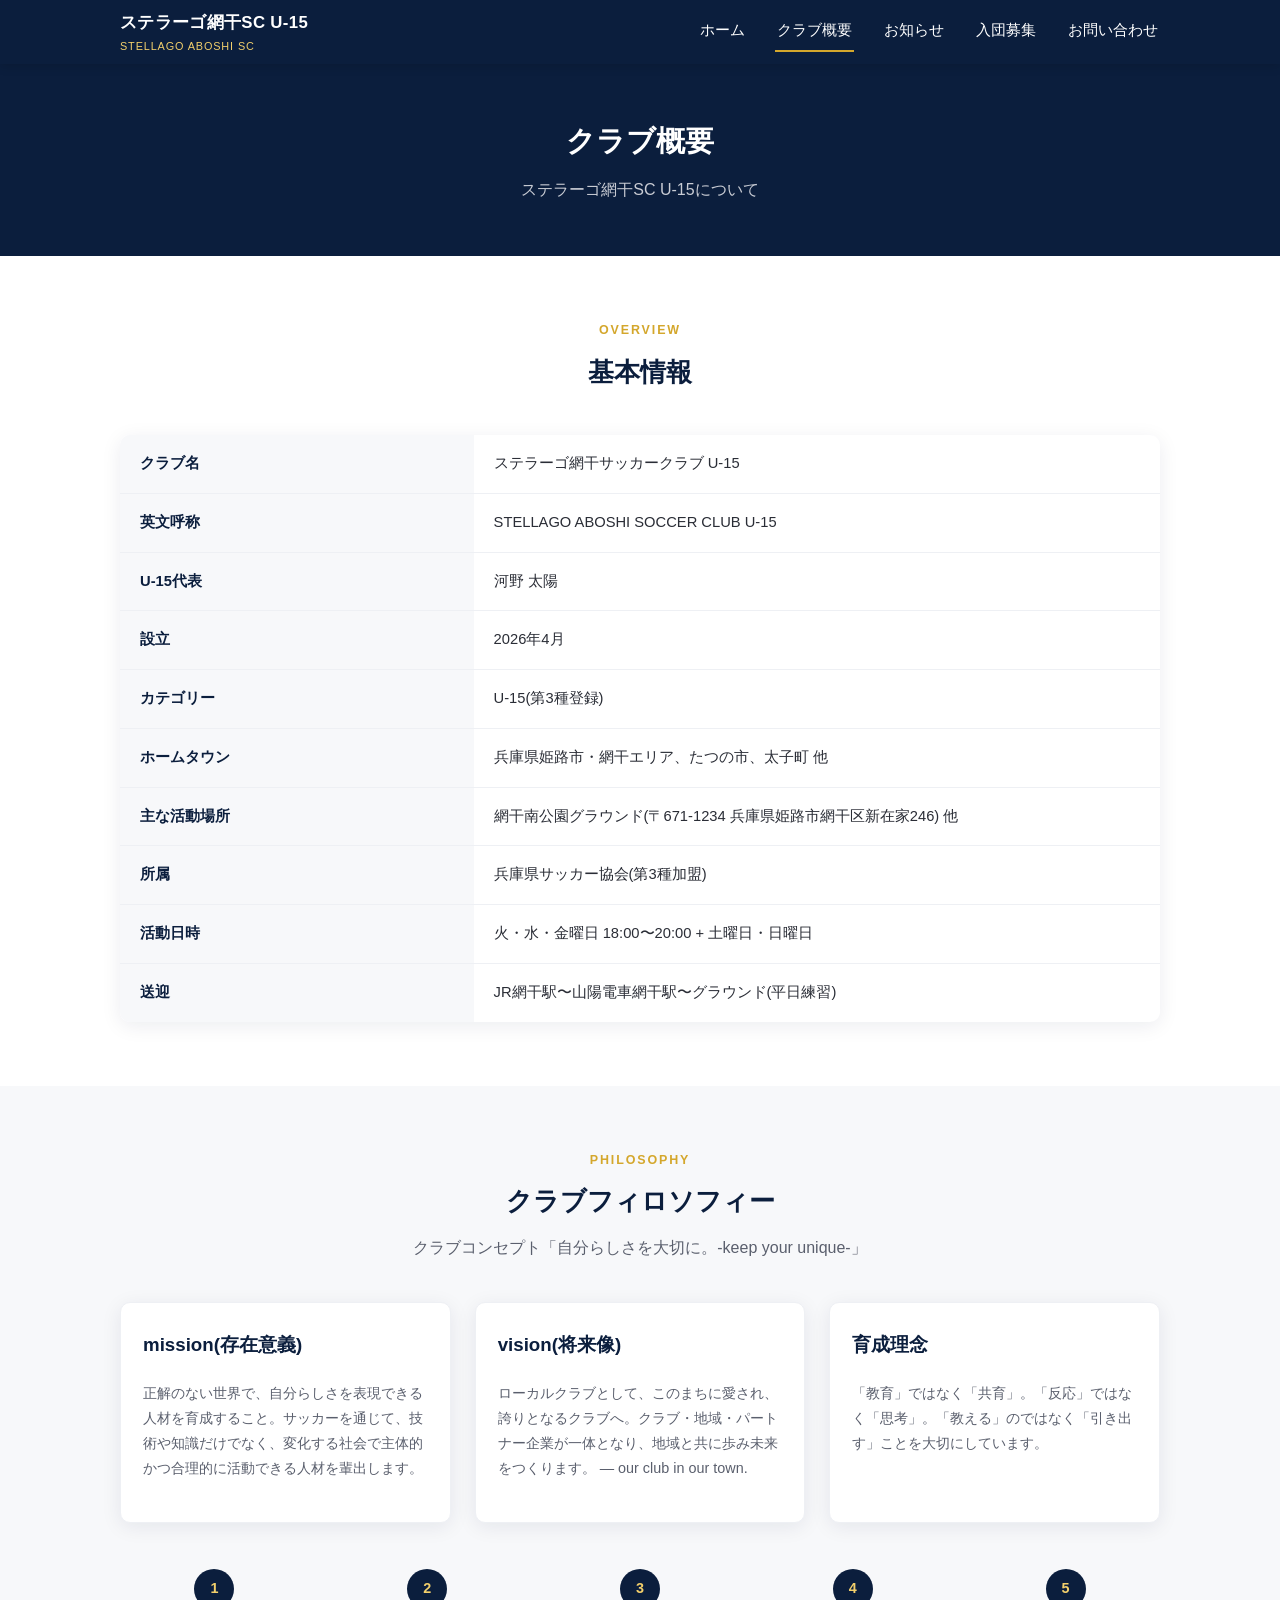
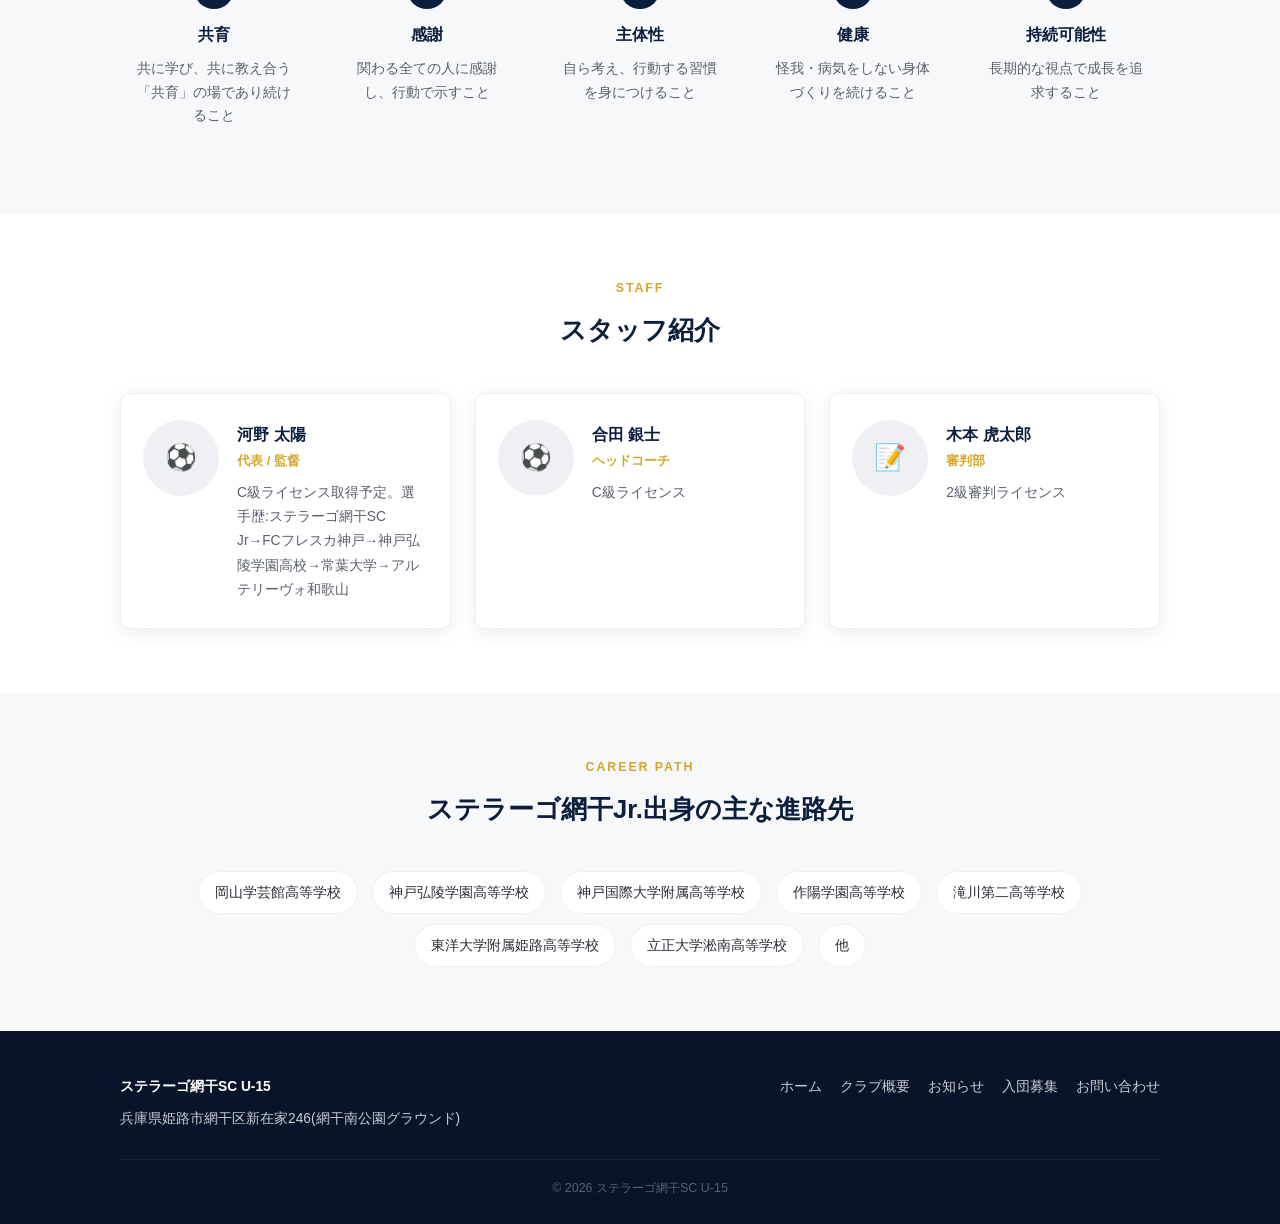
==== about.html @ 84aa1a04 "Add initial Stellago Aboshi SC U-15 website Home, about, news, recruit, and contact pages built from" ====
<!DOCTYPE html>
<html lang="ja">
<head>
<meta charset="UTF-8">
<meta name="viewport" content="width=device-width, initial-scale=1.0">
<title>クラブ概要 | ステラーゴ網干SC U-15</title>
<meta name="description" content="ステラーゴ網干SC U-15のクラブ概要、理念、スタッフ紹介ページです。">
<link rel="stylesheet" href="assets/css/style.css">
</head>
<body>

<header class="site-header">
  <div class="wrap">
    <a href="index.html" class="brand">
      <span>
        ステラーゴ網干SC U-15
        <span class="en">STELLAGO ABOSHI SC</span>
      </span>
    </a>
    <button class="nav-toggle" aria-label="メニュー">&#9776;</button>
    <nav class="nav">
      <a href="index.html">ホーム</a>
      <a href="about.html" aria-current="page">クラブ概要</a>
      <a href="news.html">お知らせ</a>
      <a href="recruit.html">入団募集</a>
      <a href="contact.html">お問い合わせ</a>
    </nav>
  </div>
</header>

<section class="page-hero">
  <div class="wrap">
    <h1>クラブ概要</h1>
    <p>ステラーゴ網干SC U-15について</p>
  </div>
</section>

<section class="section">
  <div class="wrap">
    <div class="section-head">
      <span class="en">OVERVIEW</span>
      <h2>基本情報</h2>
    </div>
    <table class="info-table">
      <tr><th>クラブ名</th><td>ステラーゴ網干サッカークラブ U-15</td></tr>
      <tr><th>英文呼称</th><td>STELLAGO ABOSHI SOCCER CLUB U-15</td></tr>
      <tr><th>U-15代表</th><td>河野 太陽</td></tr>
      <tr><th>設立</th><td>2026年4月</td></tr>
      <tr><th>カテゴリー</th><td>U-15(第3種登録)</td></tr>
      <tr><th>ホームタウン</th><td>兵庫県姫路市・網干エリア、たつの市、太子町 他</td></tr>
      <tr><th>主な活動場所</th><td>網干南公園グラウンド(〒671-1234 兵庫県姫路市網干区新在家246) 他</td></tr>
      <tr><th>所属</th><td>兵庫県サッカー協会(第3種加盟)</td></tr>
      <tr><th>活動日時</th><td>火・水・金曜日 18:00〜20:00 + 土曜日・日曜日</td></tr>
      <tr><th>送迎</th><td>JR網干駅〜山陽電車網干駅〜グラウンド(平日練習)</td></tr>
    </table>
  </div>
</section>

<section class="section section-alt">
  <div class="wrap">
    <div class="section-head">
      <span class="en">PHILOSOPHY</span>
      <h2>クラブフィロソフィー</h2>
      <p>クラブコンセプト「自分らしさを大切に。-keep your unique-」</p>
    </div>
    <div class="grid grid-3">
      <div class="card">
        <h3 style="color:var(--color-navy);margin-top:0;">mission(存在意義)</h3>
        <p style="font-size:0.9rem;color:var(--color-gray-600);">正解のない世界で、自分らしさを表現できる人材を育成すること。サッカーを通じて、技術や知識だけでなく、変化する社会で主体的かつ合理的に活動できる人材を輩出します。</p>
      </div>
      <div class="card">
        <h3 style="color:var(--color-navy);margin-top:0;">vision(将来像)</h3>
        <p style="font-size:0.9rem;color:var(--color-gray-600);">ローカルクラブとして、このまちに愛され、誇りとなるクラブへ。クラブ・地域・パートナー企業が一体となり、地域と共に歩み未来をつくります。 — our club in our town.</p>
      </div>
      <div class="card">
        <h3 style="color:var(--color-navy);margin-top:0;">育成理念</h3>
        <p style="font-size:0.9rem;color:var(--color-gray-600);">「教育」ではなく「共育」。「反応」ではなく「思考」。「教える」のではなく「引き出す」ことを大切にしています。</p>
      </div>
    </div>

    <div class="grid grid-5" style="margin-top:24px;">
      <div class="value-card"><div class="num">1</div><h3>共育</h3><p>共に学び、共に教え合う「共育」の場であり続けること</p></div>
      <div class="value-card"><div class="num">2</div><h3>感謝</h3><p>関わる全ての人に感謝し、行動で示すこと</p></div>
      <div class="value-card"><div class="num">3</div><h3>主体性</h3><p>自ら考え、行動する習慣を身につけること</p></div>
      <div class="value-card"><div class="num">4</div><h3>健康</h3><p>怪我・病気をしない身体づくりを続けること</p></div>
      <div class="value-card"><div class="num">5</div><h3>持続可能性</h3><p>長期的な視点で成長を追求すること</p></div>
    </div>
  </div>
</section>

<section class="section">
  <div class="wrap">
    <div class="section-head">
      <span class="en">STAFF</span>
      <h2>スタッフ紹介</h2>
    </div>
    <div class="grid grid-3">
      <div class="card staff-card">
        <div class="staff-photo">&#9917;</div>
        <div>
          <h3>河野 太陽</h3>
          <div class="role">代表 / 監督</div>
          <p>C級ライセンス取得予定。選手歴:ステラーゴ網干SC Jr→FCフレスカ神戸→神戸弘陵学園高校→常葉大学→アルテリーヴォ和歌山</p>
        </div>
      </div>
      <div class="card staff-card">
        <div class="staff-photo">&#9917;</div>
        <div>
          <h3>合田 銀士</h3>
          <div class="role">ヘッドコーチ</div>
          <p>C級ライセンス</p>
        </div>
      </div>
      <div class="card staff-card">
        <div class="staff-photo">&#128221;</div>
        <div>
          <h3>木本 虎太郎</h3>
          <div class="role">審判部</div>
          <p>2級審判ライセンス</p>
        </div>
      </div>
    </div>
  </div>
</section>

<section class="section section-alt">
  <div class="wrap">
    <div class="section-head">
      <span class="en">CAREER PATH</span>
      <h2>ステラーゴ網干Jr.出身の主な進路先</h2>
    </div>
    <ul class="path-list">
      <li>岡山学芸館高等学校</li>
      <li>神戸弘陵学園高等学校</li>
      <li>神戸国際大学附属高等学校</li>
      <li>作陽学園高等学校</li>
      <li>滝川第二高等学校</li>
      <li>東洋大学附属姫路高等学校</li>
      <li>立正大学淞南高等学校</li>
      <li>他</li>
    </ul>
  </div>
</section>

<footer class="site-footer">
  <div class="wrap">
    <div class="foot-top">
      <div>
        <div class="foot-brand">ステラーゴ網干SC U-15</div>
        <div>兵庫県姫路市網干区新在家246(網干南公園グラウンド)</div>
      </div>
      <nav class="foot-nav">
        <a href="index.html">ホーム</a>
        <a href="about.html">クラブ概要</a>
        <a href="news.html">お知らせ</a>
        <a href="recruit.html">入団募集</a>
        <a href="contact.html">お問い合わせ</a>
      </nav>
    </div>
    <div class="foot-bottom">&copy; 2026 ステラーゴ網干SC U-15</div>
  </div>
</footer>

<script src="assets/js/main.js"></script>
</body>
</html>
---- assets/css/style.css ----
:root {
  --color-navy: #0b1e3d;
  --color-navy-dark: #071429;
  --color-accent: #d4a72c;
  --color-accent-light: #f2cf6b;
  --color-white: #ffffff;
  --color-gray-50: #f7f8fa;
  --color-gray-100: #eef0f4;
  --color-gray-300: #c9ccd4;
  --color-gray-600: #5a5f6d;
  --color-gray-800: #2a2d36;
  --max-width: 1080px;
  --radius: 10px;
  --shadow: 0 4px 20px rgba(11, 30, 61, 0.08);
}

* { box-sizing: border-box; }

html { scroll-behavior: smooth; }

body {
  margin: 0;
  font-family: "Hiragino Sans", "Noto Sans JP", "Yu Gothic", sans-serif;
  color: var(--color-gray-800);
  background: var(--color-white);
  line-height: 1.75;
  -webkit-font-smoothing: antialiased;
}

img { max-width: 100%; display: block; }

a { color: inherit; text-decoration: none; }

.wrap {
  max-width: var(--max-width);
  margin: 0 auto;
  padding: 0 20px;
}

/* Header */
.site-header {
  position: sticky;
  top: 0;
  z-index: 100;
  background: var(--color-navy);
  color: var(--color-white);
  box-shadow: 0 2px 10px rgba(0,0,0,0.15);
}

.site-header .wrap {
  display: flex;
  align-items: center;
  justify-content: space-between;
  height: 64px;
}

.brand {
  display: flex;
  align-items: center;
  gap: 10px;
  font-weight: 700;
  font-size: 1.05rem;
  letter-spacing: 0.02em;
}

.brand .en {
  display: block;
  font-size: 0.68rem;
  font-weight: 400;
  color: var(--color-accent-light);
  letter-spacing: 0.08em;
}

.nav {
  display: flex;
  gap: 28px;
  font-size: 0.92rem;
}

.nav a {
  padding: 6px 2px;
  border-bottom: 2px solid transparent;
  transition: border-color 0.2s;
}

.nav a:hover, .nav a[aria-current="page"] {
  border-color: var(--color-accent);
}

.nav-toggle {
  display: none;
  background: none;
  border: none;
  color: var(--color-white);
  font-size: 1.5rem;
  cursor: pointer;
}

@media (max-width: 760px) {
  .nav {
    position: absolute;
    top: 64px;
    left: 0;
    right: 0;
    background: var(--color-navy-dark);
    flex-direction: column;
    gap: 0;
    display: none;
    padding: 8px 0;
  }
  .nav.open { display: flex; }
  .nav a { padding: 14px 20px; border-bottom: 1px solid rgba(255,255,255,0.08); }
  .nav-toggle { display: block; }
}

/* Hero */
.hero {
  background: linear-gradient(135deg, var(--color-navy) 0%, var(--color-navy-dark) 100%);
  color: var(--color-white);
  padding: 80px 0 70px;
  text-align: center;
}

.hero .tag {
  display: inline-block;
  color: var(--color-accent-light);
  letter-spacing: 0.15em;
  font-size: 0.8rem;
  margin-bottom: 18px;
  border: 1px solid rgba(242,207,107,0.4);
  padding: 5px 16px;
  border-radius: 999px;
}

.hero h1 {
  font-size: clamp(1.8rem, 4.5vw, 3rem);
  margin: 0 0 14px;
  font-weight: 800;
  letter-spacing: 0.02em;
}

.hero p.lead {
  font-size: 1.05rem;
  color: var(--color-gray-300);
  max-width: 560px;
  margin: 0 auto 30px;
}

.btn {
  display: inline-block;
  padding: 13px 32px;
  border-radius: 999px;
  font-weight: 700;
  font-size: 0.95rem;
  transition: transform 0.15s, box-shadow 0.15s;
}

.btn-primary {
  background: var(--color-accent);
  color: var(--color-navy-dark);
}

.btn-primary:hover { transform: translateY(-2px); box-shadow: 0 8px 20px rgba(212,167,44,0.35); }

.btn-outline {
  border: 1px solid rgba(255,255,255,0.5);
  color: var(--color-white);
  margin-left: 12px;
}

.btn-outline:hover { border-color: var(--color-accent); color: var(--color-accent-light); }

.hero-actions { margin-top: 6px; }

@media (max-width: 500px) {
  .btn-outline { margin-left: 0; margin-top: 12px; }
}

/* Section */
.section { padding: 64px 0; }
.section-alt { background: var(--color-gray-50); }

.section-head { text-align: center; margin-bottom: 40px; }
.section-head .en {
  display: block;
  color: var(--color-accent);
  font-weight: 700;
  letter-spacing: 0.15em;
  font-size: 0.78rem;
  margin-bottom: 8px;
}
.section-head h2 { font-size: 1.6rem; margin: 0; color: var(--color-navy); }
.section-head p { color: var(--color-gray-600); margin-top: 10px; }

/* Cards */
.grid { display: grid; gap: 24px; }
.grid-2 { grid-template-columns: repeat(2, 1fr); }
.grid-3 { grid-template-columns: repeat(3, 1fr); }
.grid-5 { grid-template-columns: repeat(5, 1fr); }

@media (max-width: 760px) {
  .grid-2, .grid-3, .grid-5 { grid-template-columns: 1fr 1fr; }
}
@media (max-width: 500px) {
  .grid-2, .grid-3, .grid-5 { grid-template-columns: 1fr; }
}

.card {
  background: var(--color-white);
  border: 1px solid var(--color-gray-100);
  border-radius: var(--radius);
  padding: 26px 22px;
  box-shadow: var(--shadow);
}

.value-card { text-align: center; padding: 22px 14px; }
.value-card .num {
  width: 40px; height: 40px;
  border-radius: 50%;
  background: var(--color-navy);
  color: var(--color-accent-light);
  display: flex; align-items: center; justify-content: center;
  font-weight: 700;
  margin: 0 auto 12px;
  font-size: 0.9rem;
}
.value-card h3 { margin: 0 0 8px; font-size: 1rem; color: var(--color-navy); }
.value-card p { font-size: 0.85rem; color: var(--color-gray-600); margin: 0; }

/* Info table */
.info-table {
  width: 100%;
  border-collapse: collapse;
  background: var(--color-white);
  border-radius: var(--radius);
  overflow: hidden;
  box-shadow: var(--shadow);
}
.info-table th, .info-table td {
  text-align: left;
  padding: 16px 20px;
  border-bottom: 1px solid var(--color-gray-100);
  font-size: 0.92rem;
}
.info-table th {
  width: 34%;
  color: var(--color-navy);
  background: var(--color-gray-50);
  font-weight: 700;
}
.info-table tr:last-child th, .info-table tr:last-child td { border-bottom: none; }

@media (max-width: 560px) {
  .info-table th { width: 40%; font-size: 0.85rem; }
  .info-table td { font-size: 0.85rem; }
}

/* News */
.news-list { display: flex; flex-direction: column; gap: 0; }
.news-item {
  display: flex;
  gap: 20px;
  padding: 20px 0;
  border-bottom: 1px solid var(--color-gray-100);
}
.news-item time {
  flex-shrink: 0;
  width: 100px;
  color: var(--color-gray-600);
  font-size: 0.85rem;
  padding-top: 2px;
}
.news-item .tag-label {
  display: inline-block;
  font-size: 0.7rem;
  font-weight: 700;
  color: var(--color-navy);
  background: var(--color-accent-light);
  padding: 3px 10px;
  border-radius: 999px;
  margin-right: 10px;
  vertical-align: middle;
}
.news-item h3 { margin: 6px 0 4px; font-size: 1rem; }
.news-item p { margin: 0; color: var(--color-gray-600); font-size: 0.9rem; }

/* Path list */
.path-list {
  display: flex;
  flex-wrap: wrap;
  gap: 10px 14px;
  justify-content: center;
  padding: 0;
  list-style: none;
  margin: 0;
}
.path-list li {
  background: var(--color-white);
  border: 1px solid var(--color-gray-100);
  padding: 8px 16px;
  border-radius: 999px;
  font-size: 0.88rem;
  color: var(--color-gray-800);
}

/* Staff */
.staff-card { display: flex; gap: 18px; align-items: flex-start; }
.staff-photo {
  width: 76px; height: 76px;
  border-radius: 50%;
  background: var(--color-gray-100);
  flex-shrink: 0;
  display: flex; align-items: center; justify-content: center;
  color: var(--color-gray-300);
  font-size: 1.6rem;
  overflow: hidden;
}
.staff-card h3 { margin: 0 0 2px; font-size: 1.02rem; color: var(--color-navy); }
.staff-card .role { color: var(--color-accent); font-size: 0.82rem; font-weight: 700; margin-bottom: 8px; }
.staff-card p { margin: 0; font-size: 0.86rem; color: var(--color-gray-600); }

/* Recruit highlight box */
.highlight-box {
  background: var(--color-navy);
  color: var(--color-white);
  border-radius: var(--radius);
  padding: 30px 28px;
  margin-bottom: 32px;
}
.highlight-box h3 { color: var(--color-accent-light); margin-top: 0; font-size: 1.05rem; }
.highlight-box ul { margin: 0; padding-left: 20px; }
.highlight-box li { margin-bottom: 6px; font-size: 0.92rem; }

/* Form */
.contact-form { display: grid; gap: 18px; max-width: 620px; margin: 0 auto; }
.form-row label {
  display: block;
  font-size: 0.88rem;
  font-weight: 700;
  color: var(--color-navy);
  margin-bottom: 6px;
}
.form-row input, .form-row select, .form-row textarea {
  width: 100%;
  padding: 12px 14px;
  border: 1px solid var(--color-gray-300);
  border-radius: 6px;
  font-size: 0.95rem;
  font-family: inherit;
  background: var(--color-white);
}
.form-row input:focus, .form-row select:focus, .form-row textarea:focus {
  outline: none;
  border-color: var(--color-accent);
}
.form-row textarea { min-height: 130px; resize: vertical; }
.required { color: #c0392b; font-size: 0.78rem; margin-left: 4px; }

.contact-info {
  display: grid;
  grid-template-columns: repeat(3, 1fr);
  gap: 18px;
  margin-bottom: 44px;
}
@media (max-width: 700px) { .contact-info { grid-template-columns: 1fr; } }
.contact-info .card { text-align: center; }
.contact-info .card .label { font-size: 0.78rem; color: var(--color-gray-600); margin-bottom: 6px; }
.contact-info .card .value { font-weight: 700; color: var(--color-navy); font-size: 1.05rem; }

/* Footer */
.site-footer {
  background: var(--color-navy-dark);
  color: var(--color-gray-300);
  padding: 44px 0 24px;
  font-size: 0.86rem;
}
.site-footer .foot-top {
  display: flex;
  justify-content: space-between;
  flex-wrap: wrap;
  gap: 24px;
  margin-bottom: 28px;
}
.site-footer .foot-brand { color: var(--color-white); font-weight: 700; margin-bottom: 8px; }
.site-footer a:hover { color: var(--color-accent-light); }
.site-footer .foot-nav { display: flex; gap: 18px; flex-wrap: wrap; }
.site-footer .foot-bottom {
  border-top: 1px solid rgba(255,255,255,0.08);
  padding-top: 18px;
  text-align: center;
  color: var(--color-gray-600);
  font-size: 0.78rem;
}

/* Utility */
.text-center { text-align: center; }
.mt-0 { margin-top: 0; }
.small-note { font-size: 0.82rem; color: var(--color-gray-600); }
.badge {
  display: inline-block;
  background: var(--color-accent-light);
  color: var(--color-navy);
  font-weight: 700;
  font-size: 0.75rem;
  padding: 4px 12px;
  border-radius: 999px;
}
.page-hero {
  background: var(--color-navy);
  color: var(--color-white);
  padding: 52px 0;
  text-align: center;
}
.page-hero h1 { margin: 0; font-size: 1.8rem; }
.page-hero p { color: var(--color-gray-300); margin: 10px 0 0; }
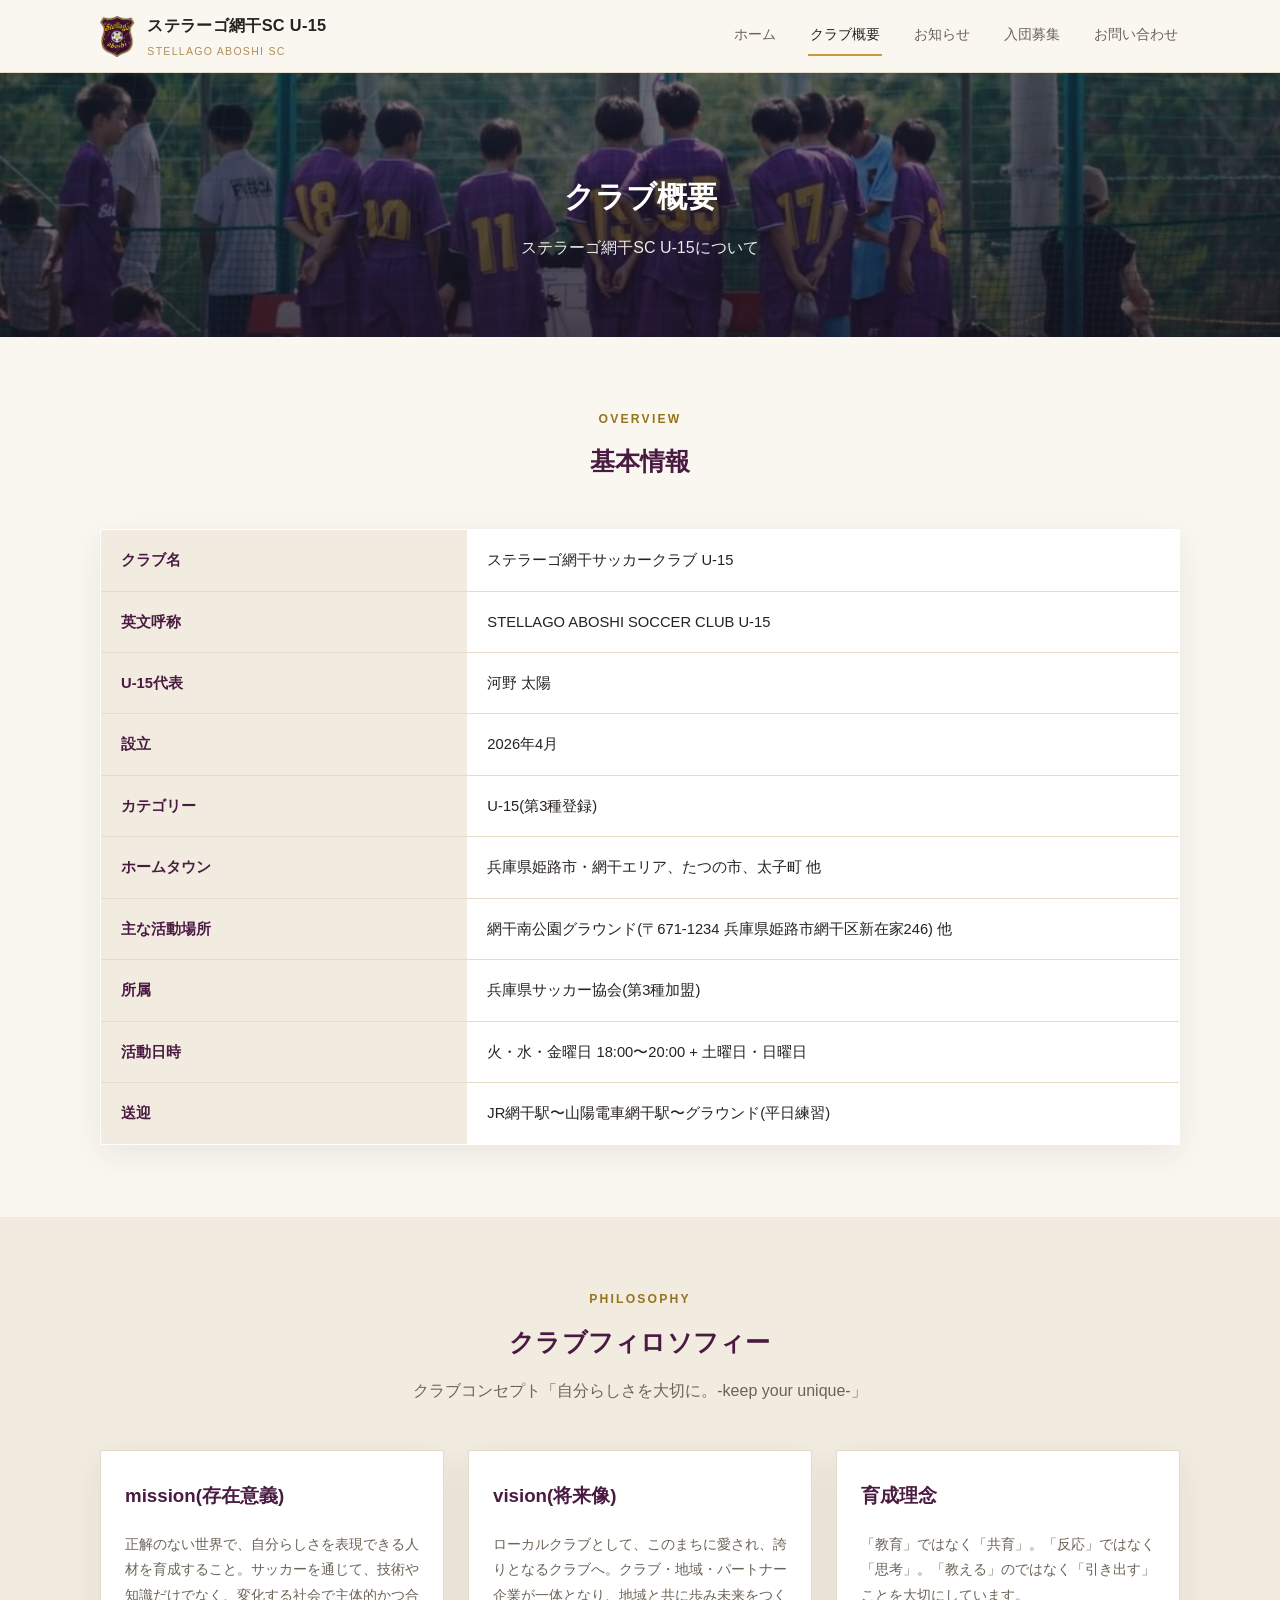
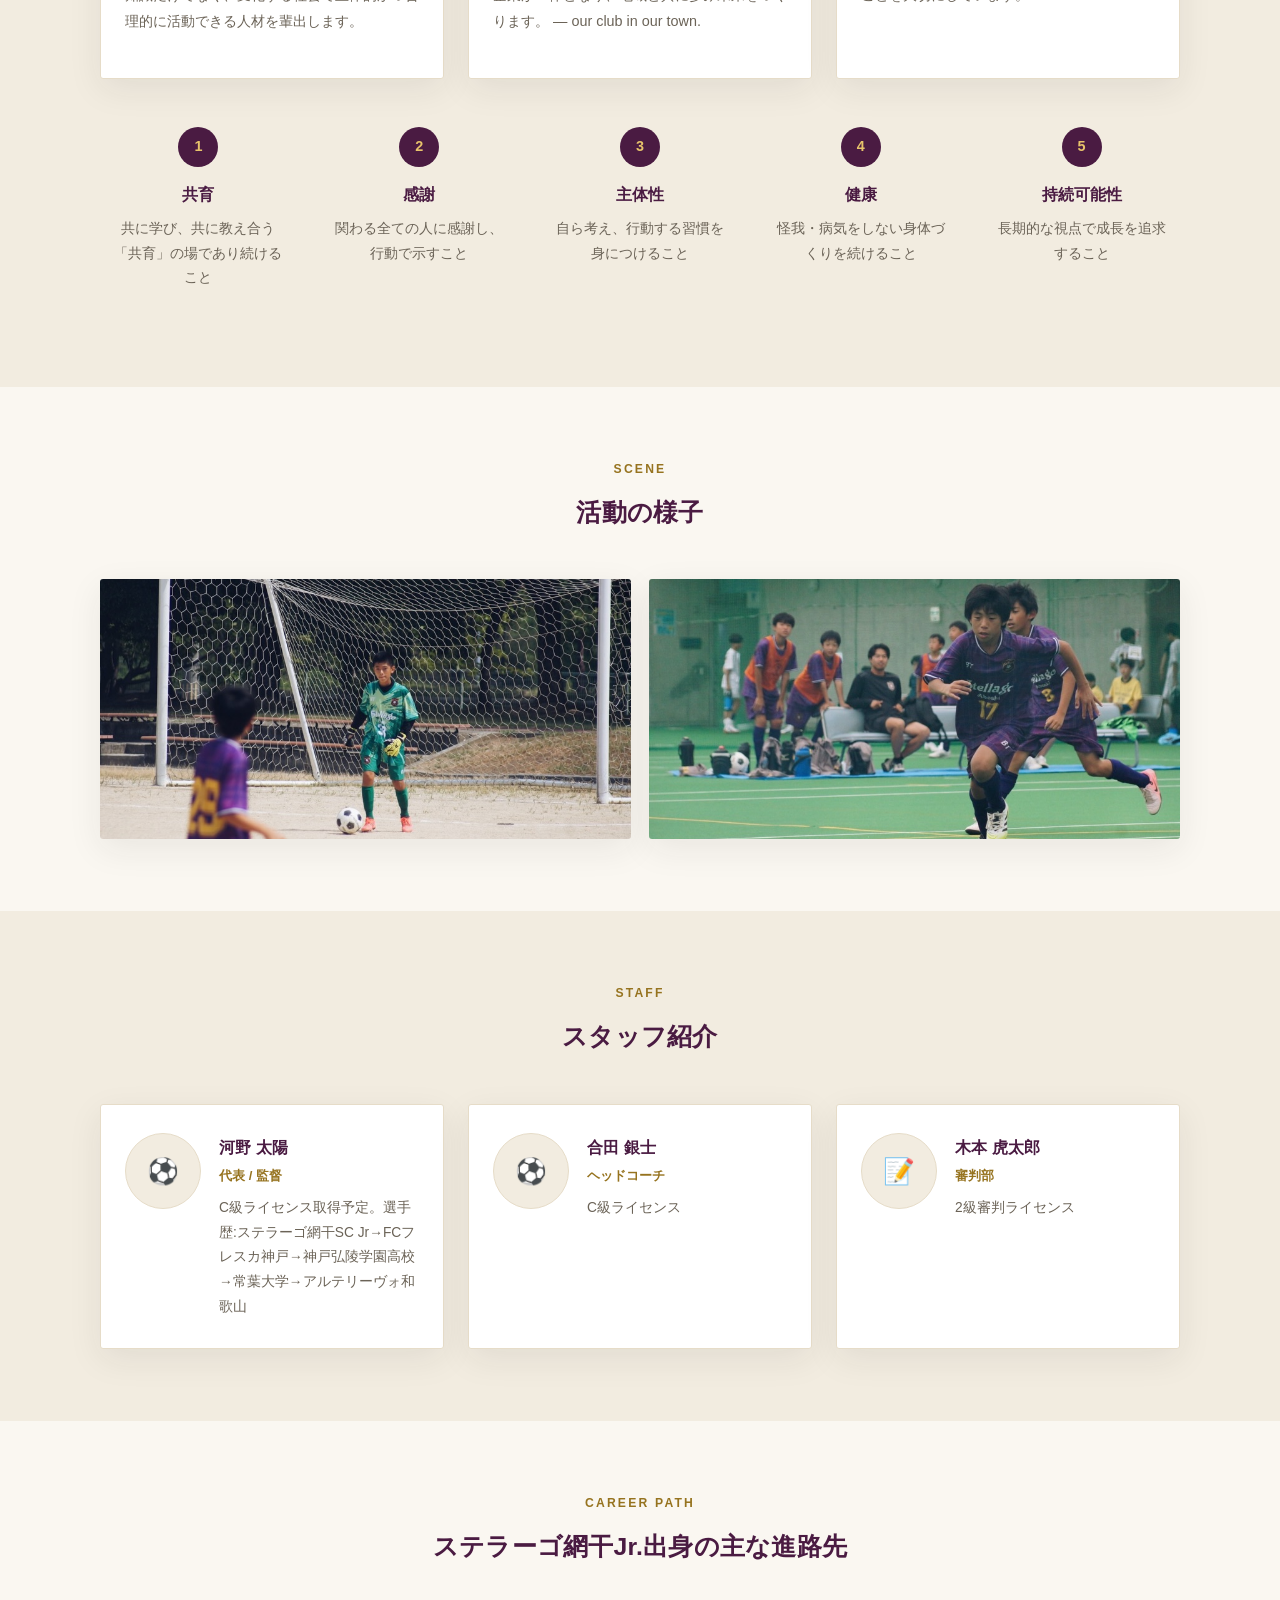
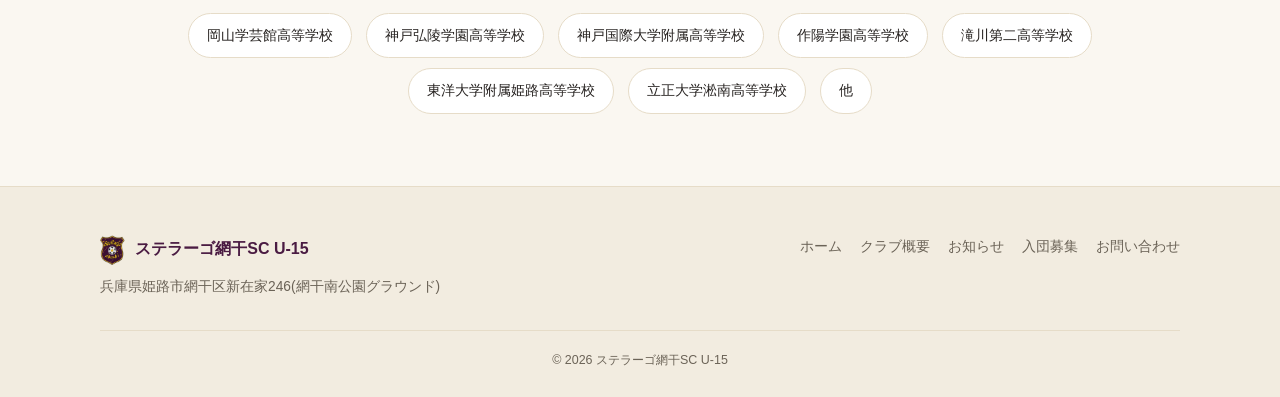
==== commit 9b5f526b: "デザイン全面刷新: 白木調+エンブレムカラーへ 鎌倉インターナショナルFC・ヴィッセル神戸・アークテリクスを参考に、 紺地に金文字だったトーンを白ベース+木目調の温かみあるトーンへ転換。 クラブエンブ" ====
--- a/about.html
+++ b/about.html
@@ -12,6 +12,7 @@
 <header class="site-header">
   <div class="wrap">
     <a href="index.html" class="brand">
+      <img src="assets/img/emblem.png" alt="ステラーゴ網干SCエンブレム" class="brand-emblem">
       <span>
         ステラーゴ網干SC U-15
         <span class="en">STELLAGO ABOSHI SC</span>
@@ -28,7 +29,7 @@
   </div>
 </header>
 
-<section class="page-hero">
+<section class="page-hero-photo" style="background-image:url('assets/img/photo-team-huddle.jpg');">
   <div class="wrap">
     <h1>クラブ概要</h1>
     <p>ステラーゴ網干SC U-15について</p>
@@ -65,16 +66,16 @@
     </div>
     <div class="grid grid-3">
       <div class="card">
-        <h3 style="color:var(--color-navy);margin-top:0;">mission(存在意義)</h3>
-        <p style="font-size:0.9rem;color:var(--color-gray-600);">正解のない世界で、自分らしさを表現できる人材を育成すること。サッカーを通じて、技術や知識だけでなく、変化する社会で主体的かつ合理的に活動できる人材を輩出します。</p>
+        <h3 style="color:var(--color-purple);margin-top:0;">mission(存在意義)</h3>
+        <p style="font-size:0.9rem;color:var(--color-ink-soft);">正解のない世界で、自分らしさを表現できる人材を育成すること。サッカーを通じて、技術や知識だけでなく、変化する社会で主体的かつ合理的に活動できる人材を輩出します。</p>
       </div>
       <div class="card">
-        <h3 style="color:var(--color-navy);margin-top:0;">vision(将来像)</h3>
-        <p style="font-size:0.9rem;color:var(--color-gray-600);">ローカルクラブとして、このまちに愛され、誇りとなるクラブへ。クラブ・地域・パートナー企業が一体となり、地域と共に歩み未来をつくります。 — our club in our town.</p>
+        <h3 style="color:var(--color-purple);margin-top:0;">vision(将来像)</h3>
+        <p style="font-size:0.9rem;color:var(--color-ink-soft);">ローカルクラブとして、このまちに愛され、誇りとなるクラブへ。クラブ・地域・パートナー企業が一体となり、地域と共に歩み未来をつくります。 — our club in our town.</p>
       </div>
       <div class="card">
-        <h3 style="color:var(--color-navy);margin-top:0;">育成理念</h3>
-        <p style="font-size:0.9rem;color:var(--color-gray-600);">「教育」ではなく「共育」。「反応」ではなく「思考」。「教える」のではなく「引き出す」ことを大切にしています。</p>
+        <h3 style="color:var(--color-purple);margin-top:0;">育成理念</h3>
+        <p style="font-size:0.9rem;color:var(--color-ink-soft);">「教育」ではなく「共育」。「反応」ではなく「思考」。「教える」のではなく「引き出す」ことを大切にしています。</p>
       </div>
     </div>
 
@@ -89,6 +90,19 @@
 </section>
 
 <section class="section">
+  <div class="wrap">
+    <div class="section-head">
+      <span class="en">SCENE</span>
+      <h2>活動の様子</h2>
+    </div>
+    <div class="photo-grid">
+      <img src="assets/img/photo-goalkeeper.jpg" alt="試合中のゴールキーパー">
+      <img src="assets/img/photo-sprint.jpg" alt="ボールを追う選手">
+    </div>
+  </div>
+</section>
+
+<section class="section section-alt">
   <div class="wrap">
     <div class="section-head">
       <span class="en">STAFF</span>
@@ -123,7 +137,7 @@
   </div>
 </section>
 
-<section class="section section-alt">
+<section class="section">
   <div class="wrap">
     <div class="section-head">
       <span class="en">CAREER PATH</span>
@@ -146,7 +160,7 @@
   <div class="wrap">
     <div class="foot-top">
       <div>
-        <div class="foot-brand">ステラーゴ網干SC U-15</div>
+        <div class="foot-brand"><img src="assets/img/emblem.png" alt="">ステラーゴ網干SC U-15</div>
         <div>兵庫県姫路市網干区新在家246(網干南公園グラウンド)</div>
       </div>
       <nav class="foot-nav">
--- a/assets/css/style.css
+++ b/assets/css/style.css
@@ -1,17 +1,24 @@
 :root {
-  --color-navy: #0b1e3d;
-  --color-navy-dark: #071429;
-  --color-accent: #d4a72c;
-  --color-accent-light: #f2cf6b;
+  /* ベース: 白木調(白 + 木目のニュートラル) */
+  --color-bg: #faf7f1;
+  --color-bg-soft: #f2ece0;
+  --color-line: #e6dcc8;
+  --color-wood: #b08d57;
+  --color-wood-light: #d9c39e;
+  --color-ink: #262220;
+  --color-ink-soft: #6b6357;
   --color-white: #ffffff;
-  --color-gray-50: #f7f8fa;
-  --color-gray-100: #eef0f4;
-  --color-gray-300: #c9ccd4;
-  --color-gray-600: #5a5f6d;
-  --color-gray-800: #2a2d36;
-  --max-width: 1080px;
-  --radius: 10px;
-  --shadow: 0 4px 20px rgba(11, 30, 61, 0.08);
+
+  /* アクセント: クラブエンブレム(紫 x 金) */
+  --color-purple: #4a1b42;
+  --color-purple-deep: #2e1029;
+  --color-gold: #c79a3d;
+  --color-gold-light: #e7c36b;
+  --color-gold-deep: #96731f;
+
+  --max-width: 1120px;
+  --radius: 3px;
+  --shadow: 0 10px 34px rgba(38, 34, 32, 0.08);
 }
 
 * { box-sizing: border-box; }
@@ -21,9 +28,9 @@
 body {
   margin: 0;
   font-family: "Hiragino Sans", "Noto Sans JP", "Yu Gothic", sans-serif;
-  color: var(--color-gray-800);
-  background: var(--color-white);
-  line-height: 1.75;
+  color: var(--color-ink);
+  background: var(--color-bg);
+  line-height: 1.8;
   -webkit-font-smoothing: antialiased;
 }
 
@@ -42,56 +49,67 @@
   position: sticky;
   top: 0;
   z-index: 100;
-  background: var(--color-navy);
-  color: var(--color-white);
-  box-shadow: 0 2px 10px rgba(0,0,0,0.15);
+  background: rgba(250, 247, 241, 0.96);
+  backdrop-filter: saturate(140%) blur(6px);
+  color: var(--color-ink);
+  border-bottom: 1px solid var(--color-line);
 }
 
 .site-header .wrap {
   display: flex;
   align-items: center;
   justify-content: space-between;
-  height: 64px;
+  height: 72px;
 }
 
 .brand {
   display: flex;
   align-items: center;
-  gap: 10px;
-  font-weight: 700;
-  font-size: 1.05rem;
+  gap: 12px;
+  font-weight: 700;
+  font-size: 1.02rem;
   letter-spacing: 0.02em;
+  color: var(--color-ink);
+}
+
+.brand-emblem {
+  height: 42px;
+  width: auto;
+  flex-shrink: 0;
 }
 
 .brand .en {
   display: block;
-  font-size: 0.68rem;
-  font-weight: 400;
-  color: var(--color-accent-light);
-  letter-spacing: 0.08em;
+  font-size: 0.66rem;
+  font-weight: 500;
+  color: var(--color-wood);
+  letter-spacing: 0.12em;
+  margin-top: 2px;
 }
 
 .nav {
   display: flex;
-  gap: 28px;
-  font-size: 0.92rem;
+  gap: 30px;
+  font-size: 0.9rem;
 }
 
 .nav a {
   padding: 6px 2px;
+  color: var(--color-ink-soft);
   border-bottom: 2px solid transparent;
-  transition: border-color 0.2s;
+  transition: border-color 0.2s, color 0.2s;
 }
 
 .nav a:hover, .nav a[aria-current="page"] {
-  border-color: var(--color-accent);
+  color: var(--color-ink);
+  border-color: var(--color-gold);
 }
 
 .nav-toggle {
   display: none;
   background: none;
   border: none;
-  color: var(--color-white);
+  color: var(--color-ink);
   font-size: 1.5rem;
   cursor: pointer;
 }
@@ -99,76 +117,82 @@
 @media (max-width: 760px) {
   .nav {
     position: absolute;
-    top: 64px;
+    top: 72px;
     left: 0;
     right: 0;
-    background: var(--color-navy-dark);
+    background: var(--color-bg);
+    border-bottom: 1px solid var(--color-line);
     flex-direction: column;
     gap: 0;
     display: none;
     padding: 8px 0;
   }
   .nav.open { display: flex; }
-  .nav a { padding: 14px 20px; border-bottom: 1px solid rgba(255,255,255,0.08); }
+  .nav a { padding: 14px 20px; border-bottom: 1px solid var(--color-line); }
   .nav-toggle { display: block; }
 }
 
-/* Hero */
+/* Hero (photo, index専用) */
 .hero {
-  background: linear-gradient(135deg, var(--color-navy) 0%, var(--color-navy-dark) 100%);
+  position: relative;
   color: var(--color-white);
-  padding: 80px 0 70px;
+  padding: 130px 0 92px;
   text-align: center;
+  background:
+    linear-gradient(180deg, rgba(24, 15, 21, 0.58) 0%, rgba(24, 15, 21, 0.74) 100%),
+    url("../img/photo-dribble.jpg") center 30% / cover no-repeat;
 }
 
 .hero .tag {
   display: inline-block;
-  color: var(--color-accent-light);
+  color: var(--color-gold-light);
   letter-spacing: 0.15em;
-  font-size: 0.8rem;
-  margin-bottom: 18px;
-  border: 1px solid rgba(242,207,107,0.4);
-  padding: 5px 16px;
+  font-size: 0.78rem;
+  margin-bottom: 20px;
+  border: 1px solid rgba(231, 195, 107, 0.5);
+  padding: 6px 18px;
   border-radius: 999px;
 }
 
 .hero h1 {
   font-size: clamp(1.8rem, 4.5vw, 3rem);
-  margin: 0 0 14px;
+  margin: 0 0 16px;
   font-weight: 800;
   letter-spacing: 0.02em;
+  text-shadow: 0 2px 18px rgba(0,0,0,0.25);
 }
 
 .hero p.lead {
   font-size: 1.05rem;
-  color: var(--color-gray-300);
+  color: rgba(255, 255, 255, 0.88);
   max-width: 560px;
-  margin: 0 auto 30px;
+  margin: 0 auto 32px;
 }
 
 .btn {
   display: inline-block;
-  padding: 13px 32px;
-  border-radius: 999px;
-  font-weight: 700;
-  font-size: 0.95rem;
-  transition: transform 0.15s, box-shadow 0.15s;
+  padding: 14px 34px;
+  border-radius: var(--radius);
+  font-weight: 700;
+  font-size: 0.92rem;
+  letter-spacing: 0.03em;
+  transition: transform 0.15s, box-shadow 0.15s, background 0.15s, color 0.15s;
 }
 
 .btn-primary {
-  background: var(--color-accent);
-  color: var(--color-navy-dark);
-}
-
-.btn-primary:hover { transform: translateY(-2px); box-shadow: 0 8px 20px rgba(212,167,44,0.35); }
+  background: var(--color-gold);
+  color: var(--color-purple-deep);
+}
+
+.btn-primary:hover { transform: translateY(-2px); box-shadow: 0 10px 24px rgba(199,154,61,0.35); background: var(--color-gold-light); }
 
 .btn-outline {
-  border: 1px solid rgba(255,255,255,0.5);
+  border: 1px solid rgba(255,255,255,0.55);
   color: var(--color-white);
   margin-left: 12px;
 }
 
-.btn-outline:hover { border-color: var(--color-accent); color: var(--color-accent-light); }
+.btn-outline:hover { border-color: var(--color-gold-light); color: var(--color-gold-light); }
 
 .hero-actions { margin-top: 6px; }
 
@@ -177,20 +201,20 @@
 }
 
 /* Section */
-.section { padding: 64px 0; }
-.section-alt { background: var(--color-gray-50); }
-
-.section-head { text-align: center; margin-bottom: 40px; }
+.section { padding: 72px 0; }
+.section-alt { background: var(--color-bg-soft); }
+
+.section-head { text-align: center; margin-bottom: 44px; }
 .section-head .en {
   display: block;
-  color: var(--color-accent);
-  font-weight: 700;
-  letter-spacing: 0.15em;
-  font-size: 0.78rem;
-  margin-bottom: 8px;
-}
-.section-head h2 { font-size: 1.6rem; margin: 0; color: var(--color-navy); }
-.section-head p { color: var(--color-gray-600); margin-top: 10px; }
+  color: var(--color-gold-deep);
+  font-weight: 700;
+  letter-spacing: 0.18em;
+  font-size: 0.76rem;
+  margin-bottom: 10px;
+}
+.section-head h2 { font-size: 1.55rem; margin: 0; color: var(--color-purple); letter-spacing: 0.01em; }
+.section-head p { color: var(--color-ink-soft); margin-top: 12px; }
 
 /* Cards */
 .grid { display: grid; gap: 24px; }
@@ -207,25 +231,76 @@
 
 .card {
   background: var(--color-white);
-  border: 1px solid var(--color-gray-100);
-  border-radius: var(--radius);
-  padding: 26px 22px;
+  border: 1px solid var(--color-line);
+  border-radius: var(--radius);
+  padding: 28px 24px;
   box-shadow: var(--shadow);
 }
 
-.value-card { text-align: center; padding: 22px 14px; }
+.value-card { text-align: center; padding: 24px 14px; }
 .value-card .num {
   width: 40px; height: 40px;
   border-radius: 50%;
-  background: var(--color-navy);
-  color: var(--color-accent-light);
+  background: var(--color-purple);
+  color: var(--color-gold-light);
   display: flex; align-items: center; justify-content: center;
   font-weight: 700;
-  margin: 0 auto 12px;
+  margin: 0 auto 14px;
   font-size: 0.9rem;
 }
-.value-card h3 { margin: 0 0 8px; font-size: 1rem; color: var(--color-navy); }
-.value-card p { font-size: 0.85rem; color: var(--color-gray-600); margin: 0; }
+.value-card h3 { margin: 0 0 8px; font-size: 1rem; color: var(--color-purple); }
+.value-card p { font-size: 0.85rem; color: var(--color-ink-soft); margin: 0; }
+
+/* Photo banner / gallery */
+.photo-banner {
+  position: relative;
+  height: 320px;
+  border-radius: var(--radius);
+  overflow: hidden;
+  background-size: cover;
+  background-position: center;
+  display: flex;
+  align-items: flex-end;
+}
+.photo-banner::before {
+  content: "";
+  position: absolute; inset: 0;
+  background: linear-gradient(0deg, rgba(20,14,18,0.62) 0%, rgba(20,14,18,0) 55%);
+}
+.photo-banner .caption {
+  position: relative;
+  color: var(--color-white);
+  padding: 24px 28px;
+  font-size: 0.85rem;
+  letter-spacing: 0.08em;
+}
+.photo-banner .caption .en {
+  display: block;
+  color: var(--color-gold-light);
+  font-size: 0.72rem;
+  letter-spacing: 0.15em;
+  margin-bottom: 6px;
+}
+@media (max-width: 600px) {
+  .photo-banner { height: 220px; }
+}
+
+.photo-grid {
+  display: grid;
+  grid-template-columns: repeat(2, 1fr);
+  gap: 18px;
+}
+.photo-grid img {
+  width: 100%;
+  height: 260px;
+  object-fit: cover;
+  border-radius: var(--radius);
+  box-shadow: var(--shadow);
+}
+@media (max-width: 600px) {
+  .photo-grid { grid-template-columns: 1fr; }
+  .photo-grid img { height: 220px; }
+}
 
 /* Info table */
 .info-table {
@@ -235,17 +310,18 @@
   border-radius: var(--radius);
   overflow: hidden;
   box-shadow: var(--shadow);
+  border: 1px solid var(--color-line);
 }
 .info-table th, .info-table td {
   text-align: left;
-  padding: 16px 20px;
-  border-bottom: 1px solid var(--color-gray-100);
+  padding: 17px 20px;
+  border-bottom: 1px solid var(--color-line);
   font-size: 0.92rem;
 }
 .info-table th {
   width: 34%;
-  color: var(--color-navy);
-  background: var(--color-gray-50);
+  color: var(--color-purple);
+  background: var(--color-bg-soft);
   font-weight: 700;
 }
 .info-table tr:last-child th, .info-table tr:last-child td { border-bottom: none; }
@@ -260,29 +336,30 @@
 .news-item {
   display: flex;
   gap: 20px;
-  padding: 20px 0;
-  border-bottom: 1px solid var(--color-gray-100);
+  padding: 22px 0;
+  border-bottom: 1px solid var(--color-line);
 }
 .news-item time {
   flex-shrink: 0;
   width: 100px;
-  color: var(--color-gray-600);
+  color: var(--color-ink-soft);
   font-size: 0.85rem;
   padding-top: 2px;
 }
 .news-item .tag-label {
   display: inline-block;
-  font-size: 0.7rem;
-  font-weight: 700;
-  color: var(--color-navy);
-  background: var(--color-accent-light);
-  padding: 3px 10px;
+  font-size: 0.68rem;
+  font-weight: 700;
+  color: var(--color-gold-light);
+  background: var(--color-purple);
+  padding: 3px 11px;
   border-radius: 999px;
   margin-right: 10px;
   vertical-align: middle;
+  letter-spacing: 0.03em;
 }
 .news-item h3 { margin: 6px 0 4px; font-size: 1rem; }
-.news-item p { margin: 0; color: var(--color-gray-600); font-size: 0.9rem; }
+.news-item p { margin: 0; color: var(--color-ink-soft); font-size: 0.9rem; }
 
 /* Path list */
 .path-list {
@@ -296,11 +373,11 @@
 }
 .path-list li {
   background: var(--color-white);
-  border: 1px solid var(--color-gray-100);
-  padding: 8px 16px;
+  border: 1px solid var(--color-line);
+  padding: 9px 18px;
   border-radius: 999px;
   font-size: 0.88rem;
-  color: var(--color-gray-800);
+  color: var(--color-ink);
 }
 
 /* Staff */
@@ -308,26 +385,27 @@
 .staff-photo {
   width: 76px; height: 76px;
   border-radius: 50%;
-  background: var(--color-gray-100);
+  background: var(--color-bg-soft);
+  border: 1px solid var(--color-line);
   flex-shrink: 0;
   display: flex; align-items: center; justify-content: center;
-  color: var(--color-gray-300);
+  color: var(--color-wood);
   font-size: 1.6rem;
   overflow: hidden;
 }
-.staff-card h3 { margin: 0 0 2px; font-size: 1.02rem; color: var(--color-navy); }
-.staff-card .role { color: var(--color-accent); font-size: 0.82rem; font-weight: 700; margin-bottom: 8px; }
-.staff-card p { margin: 0; font-size: 0.86rem; color: var(--color-gray-600); }
+.staff-card h3 { margin: 0 0 2px; font-size: 1.02rem; color: var(--color-purple); }
+.staff-card .role { color: var(--color-gold-deep); font-size: 0.82rem; font-weight: 700; margin-bottom: 8px; }
+.staff-card p { margin: 0; font-size: 0.86rem; color: var(--color-ink-soft); }
 
 /* Recruit highlight box */
 .highlight-box {
-  background: var(--color-navy);
+  background: var(--color-purple);
   color: var(--color-white);
   border-radius: var(--radius);
-  padding: 30px 28px;
-  margin-bottom: 32px;
-}
-.highlight-box h3 { color: var(--color-accent-light); margin-top: 0; font-size: 1.05rem; }
+  padding: 32px 30px;
+  margin-bottom: 36px;
+}
+.highlight-box h3 { color: var(--color-gold-light); margin-top: 0; font-size: 1.05rem; }
 .highlight-box ul { margin: 0; padding-left: 20px; }
 .highlight-box li { margin-bottom: 6px; font-size: 0.92rem; }
 
@@ -337,79 +415,113 @@
   display: block;
   font-size: 0.88rem;
   font-weight: 700;
-  color: var(--color-navy);
+  color: var(--color-purple);
   margin-bottom: 6px;
 }
 .form-row input, .form-row select, .form-row textarea {
   width: 100%;
   padding: 12px 14px;
-  border: 1px solid var(--color-gray-300);
-  border-radius: 6px;
+  border: 1px solid var(--color-line);
+  border-radius: var(--radius);
   font-size: 0.95rem;
   font-family: inherit;
   background: var(--color-white);
+  color: var(--color-ink);
 }
 .form-row input:focus, .form-row select:focus, .form-row textarea:focus {
   outline: none;
-  border-color: var(--color-accent);
+  border-color: var(--color-gold);
 }
 .form-row textarea { min-height: 130px; resize: vertical; }
-.required { color: #c0392b; font-size: 0.78rem; margin-left: 4px; }
+.required { color: #a4432f; font-size: 0.78rem; margin-left: 4px; }
 
 .contact-info {
   display: grid;
   grid-template-columns: repeat(3, 1fr);
   gap: 18px;
-  margin-bottom: 44px;
+  margin-bottom: 48px;
 }
 @media (max-width: 700px) { .contact-info { grid-template-columns: 1fr; } }
 .contact-info .card { text-align: center; }
-.contact-info .card .label { font-size: 0.78rem; color: var(--color-gray-600); margin-bottom: 6px; }
-.contact-info .card .value { font-weight: 700; color: var(--color-navy); font-size: 1.05rem; }
+.contact-info .card .label { font-size: 0.78rem; color: var(--color-ink-soft); margin-bottom: 6px; }
+.contact-info .card .value { font-weight: 700; color: var(--color-purple); font-size: 1.05rem; }
 
 /* Footer */
 .site-footer {
-  background: var(--color-navy-dark);
-  color: var(--color-gray-300);
-  padding: 44px 0 24px;
+  background: var(--color-bg-soft);
+  color: var(--color-ink-soft);
+  padding: 48px 0 26px;
   font-size: 0.86rem;
+  border-top: 1px solid var(--color-line);
 }
 .site-footer .foot-top {
   display: flex;
   justify-content: space-between;
   flex-wrap: wrap;
   gap: 24px;
-  margin-bottom: 28px;
-}
-.site-footer .foot-brand { color: var(--color-white); font-weight: 700; margin-bottom: 8px; }
-.site-footer a:hover { color: var(--color-accent-light); }
+  margin-bottom: 30px;
+}
+.site-footer .foot-brand {
+  display: flex;
+  align-items: center;
+  gap: 10px;
+  color: var(--color-purple);
+  font-weight: 700;
+  margin-bottom: 10px;
+  font-size: 1rem;
+}
+.site-footer .foot-brand img { height: 30px; width: auto; }
+.site-footer a:hover { color: var(--color-gold-deep); }
 .site-footer .foot-nav { display: flex; gap: 18px; flex-wrap: wrap; }
 .site-footer .foot-bottom {
-  border-top: 1px solid rgba(255,255,255,0.08);
+  border-top: 1px solid var(--color-line);
   padding-top: 18px;
   text-align: center;
-  color: var(--color-gray-600);
+  color: var(--color-ink-soft);
   font-size: 0.78rem;
 }
 
 /* Utility */
 .text-center { text-align: center; }
 .mt-0 { margin-top: 0; }
-.small-note { font-size: 0.82rem; color: var(--color-gray-600); }
+.small-note { font-size: 0.82rem; color: var(--color-ink-soft); }
 .badge {
   display: inline-block;
-  background: var(--color-accent-light);
-  color: var(--color-navy);
+  background: var(--color-gold-light);
+  color: var(--color-purple);
   font-weight: 700;
   font-size: 0.75rem;
-  padding: 4px 12px;
+  padding: 5px 14px;
   border-radius: 999px;
-}
+  letter-spacing: 0.02em;
+}
+
+/* Page hero: 写真なし(お知らせ・お問い合わせ) */
 .page-hero {
-  background: var(--color-navy);
+  background: var(--color-bg-soft);
+  color: var(--color-ink);
+  padding: 58px 0;
+  text-align: center;
+  border-bottom: 1px solid var(--color-line);
+}
+.page-hero h1 { margin: 0; font-size: 1.8rem; color: var(--color-purple); }
+.page-hero p { color: var(--color-ink-soft); margin: 10px 0 0; }
+
+/* Page hero: 写真あり(クラブ概要・入団募集) */
+.page-hero-photo {
+  position: relative;
   color: var(--color-white);
-  padding: 52px 0;
+  padding: 96px 0 74px;
   text-align: center;
-}
-.page-hero h1 { margin: 0; font-size: 1.8rem; }
-.page-hero p { color: var(--color-gray-300); margin: 10px 0 0; }
+  background-size: cover;
+  background-position: center;
+}
+.page-hero-photo::before {
+  content: "";
+  position: absolute; inset: 0;
+  background: linear-gradient(180deg, rgba(22, 14, 20, 0.5) 0%, rgba(22, 14, 20, 0.72) 100%);
+}
+.page-hero-photo .wrap { position: relative; z-index: 1; }
+.page-hero-photo h1 { margin: 0; font-size: 1.9rem; color: var(--color-white); text-shadow: 0 2px 16px rgba(0,0,0,0.25); }
+.page-hero-photo p { color: rgba(255,255,255,0.9); margin: 10px 0 0; }
+.page-hero-photo .badge { margin-bottom: 6px; }
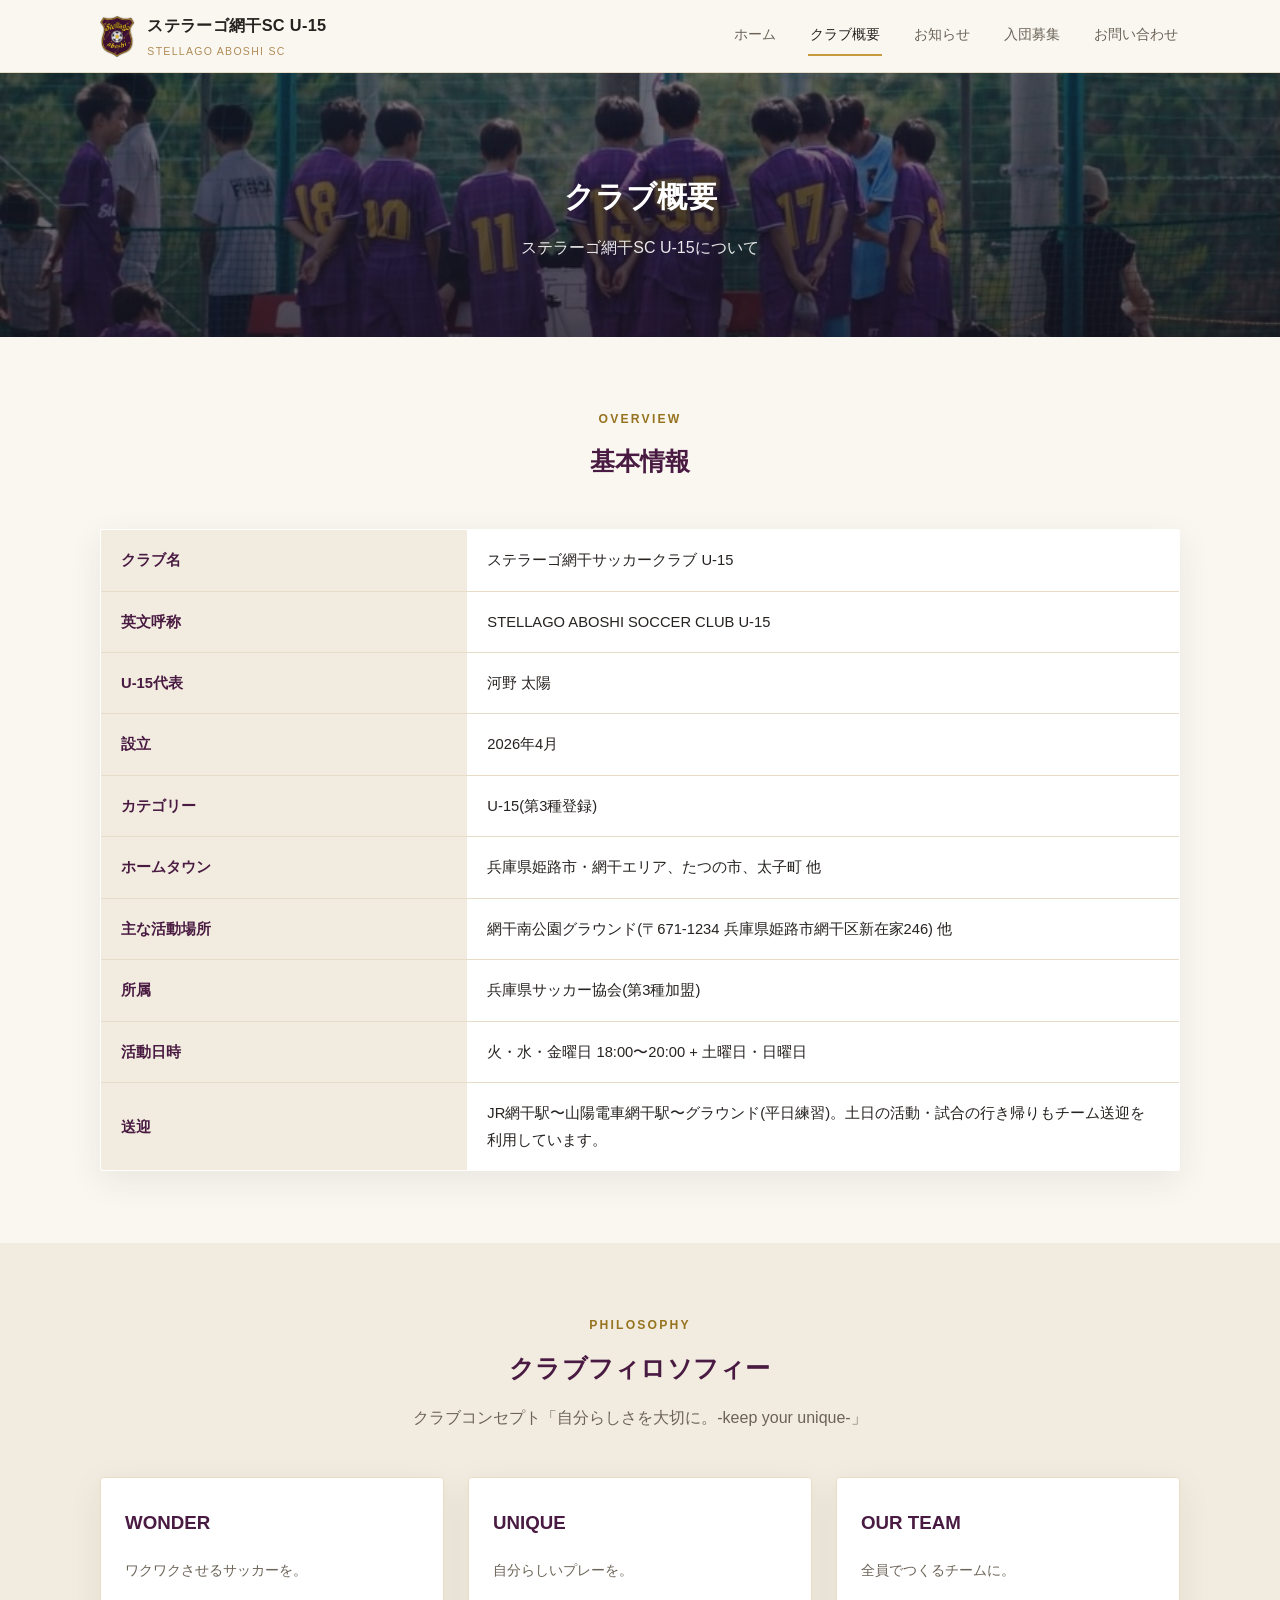
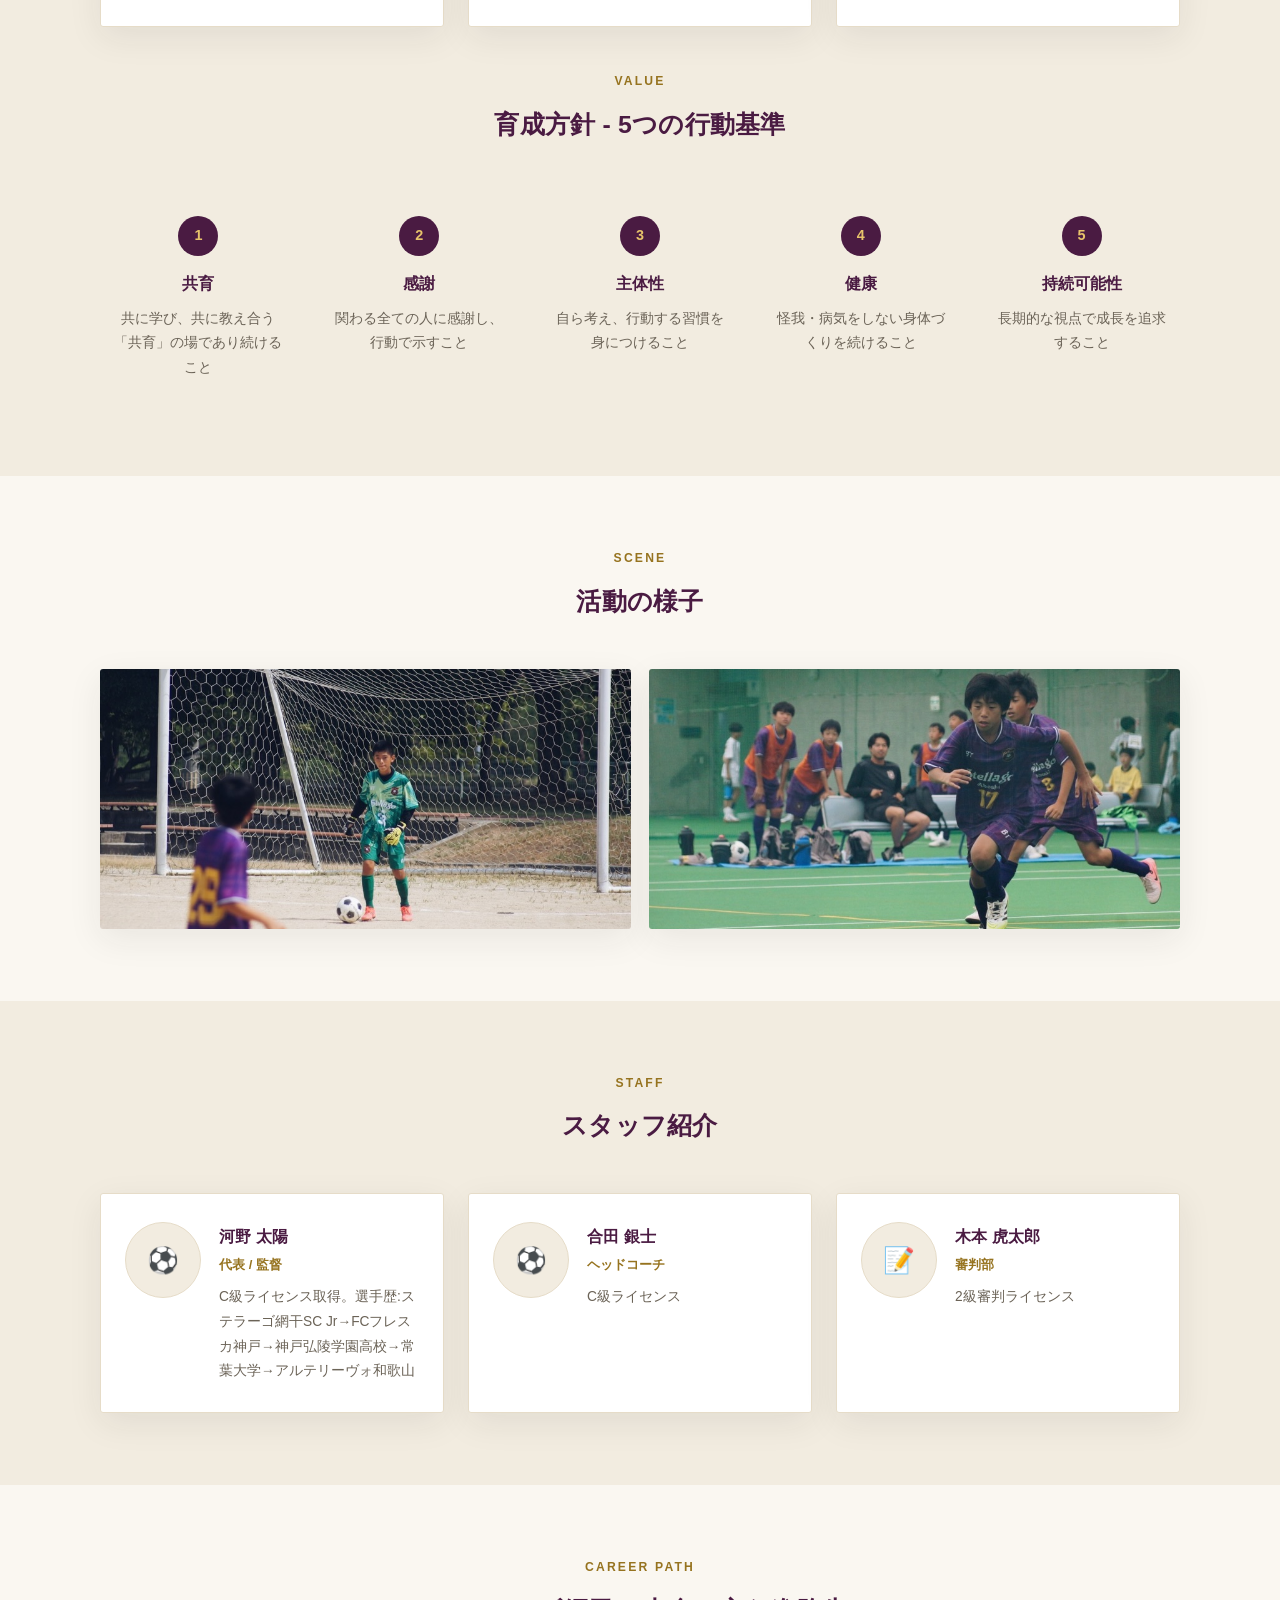
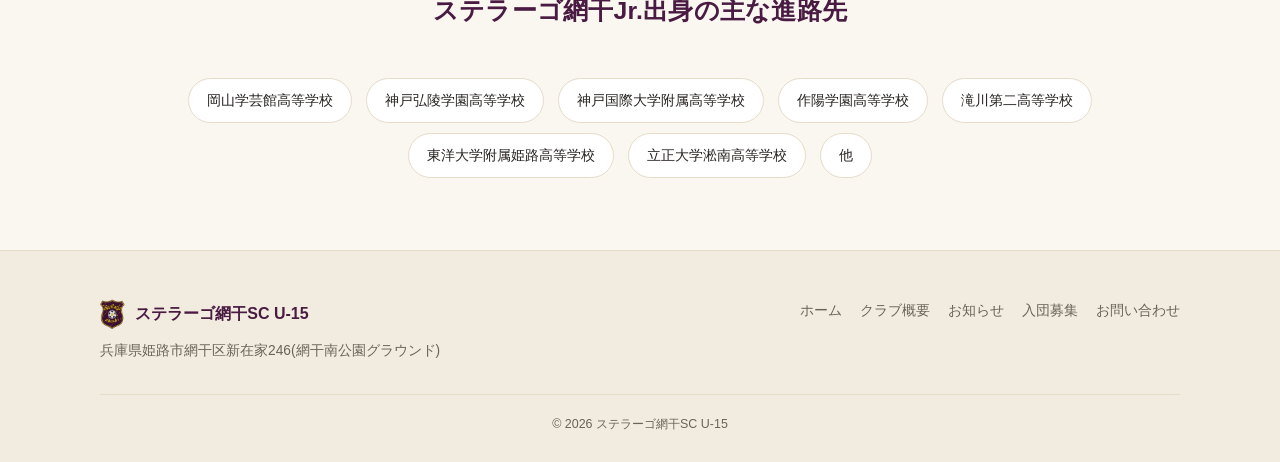
==== commit 79b9c762: "クラブフィロソフィー説明追加、C級ライセンス表記修正、月会費修正、送迎情報追加、U-13途中加入募集セクション追加 - about.html: WONDER/UNIQUE/OUR TEAMの説明カード" ====
--- a/about.html
+++ b/about.html
@@ -52,12 +52,12 @@
       <tr><th>主な活動場所</th><td>網干南公園グラウンド(〒671-1234 兵庫県姫路市網干区新在家246) 他</td></tr>
       <tr><th>所属</th><td>兵庫県サッカー協会(第3種加盟)</td></tr>
       <tr><th>活動日時</th><td>火・水・金曜日 18:00〜20:00 + 土曜日・日曜日</td></tr>
-      <tr><th>送迎</th><td>JR網干駅〜山陽電車網干駅〜グラウンド(平日練習)</td></tr>
+      <tr><th>送迎</th><td>JR網干駅〜山陽電車網干駅〜グラウンド(平日練習)。土日の活動・試合の行き帰りもチーム送迎を利用しています。</td></tr>
     </table>
   </div>
 </section>
 
-<section class="section section-alt">
+<section class="section section-alt" id="philosophy">
   <div class="wrap">
     <div class="section-head">
       <span class="en">PHILOSOPHY</span>
@@ -66,20 +66,24 @@
     </div>
     <div class="grid grid-3">
       <div class="card">
-        <h3 style="color:var(--color-purple);margin-top:0;">mission(存在意義)</h3>
-        <p style="font-size:0.9rem;color:var(--color-ink-soft);">正解のない世界で、自分らしさを表現できる人材を育成すること。サッカーを通じて、技術や知識だけでなく、変化する社会で主体的かつ合理的に活動できる人材を輩出します。</p>
+        <h3 style="color:var(--color-purple);margin-top:0;">WONDER</h3>
+        <p style="font-size:0.9rem;color:var(--color-ink-soft);">ワクワクさせるサッカーを。</p>
       </div>
       <div class="card">
-        <h3 style="color:var(--color-purple);margin-top:0;">vision(将来像)</h3>
-        <p style="font-size:0.9rem;color:var(--color-ink-soft);">ローカルクラブとして、このまちに愛され、誇りとなるクラブへ。クラブ・地域・パートナー企業が一体となり、地域と共に歩み未来をつくります。 — our club in our town.</p>
+        <h3 style="color:var(--color-purple);margin-top:0;">UNIQUE</h3>
+        <p style="font-size:0.9rem;color:var(--color-ink-soft);">自分らしいプレーを。</p>
       </div>
       <div class="card">
-        <h3 style="color:var(--color-purple);margin-top:0;">育成理念</h3>
-        <p style="font-size:0.9rem;color:var(--color-ink-soft);">「教育」ではなく「共育」。「反応」ではなく「思考」。「教える」のではなく「引き出す」ことを大切にしています。</p>
+        <h3 style="color:var(--color-purple);margin-top:0;">OUR TEAM</h3>
+        <p style="font-size:0.9rem;color:var(--color-ink-soft);">全員でつくるチームに。</p>
       </div>
     </div>
 
-    <div class="grid grid-5" style="margin-top:24px;">
+    <div class="section-head" style="margin-top:44px;">
+      <span class="en">VALUE</span>
+      <h2>育成方針 - 5つの行動基準</h2>
+    </div>
+    <div class="grid grid-5">
       <div class="value-card"><div class="num">1</div><h3>共育</h3><p>共に学び、共に教え合う「共育」の場であり続けること</p></div>
       <div class="value-card"><div class="num">2</div><h3>感謝</h3><p>関わる全ての人に感謝し、行動で示すこと</p></div>
       <div class="value-card"><div class="num">3</div><h3>主体性</h3><p>自ら考え、行動する習慣を身につけること</p></div>
@@ -114,7 +118,7 @@
         <div>
           <h3>河野 太陽</h3>
           <div class="role">代表 / 監督</div>
-          <p>C級ライセンス取得予定。選手歴:ステラーゴ網干SC Jr→FCフレスカ神戸→神戸弘陵学園高校→常葉大学→アルテリーヴォ和歌山</p>
+          <p>C級ライセンス取得。選手歴:ステラーゴ網干SC Jr→FCフレスカ神戸→神戸弘陵学園高校→常葉大学→アルテリーヴォ和歌山</p>
         </div>
       </div>
       <div class="card staff-card">
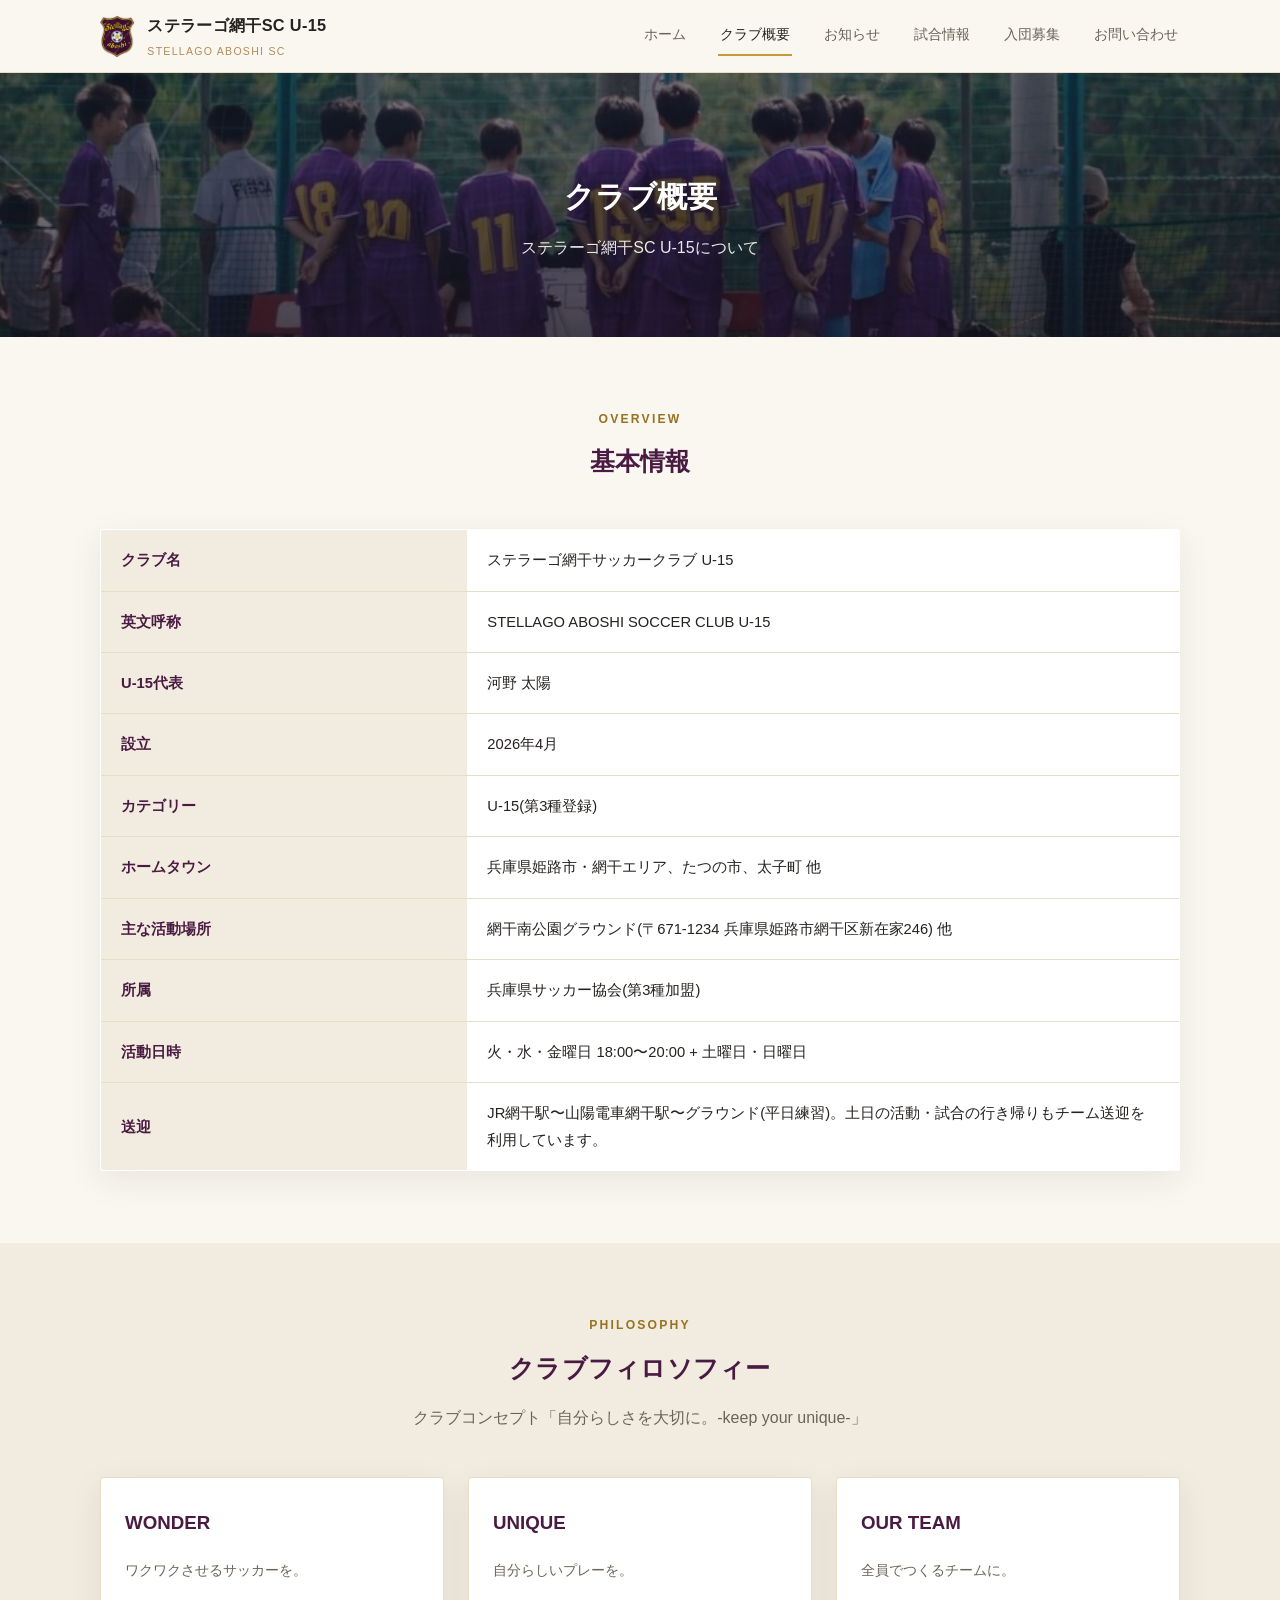
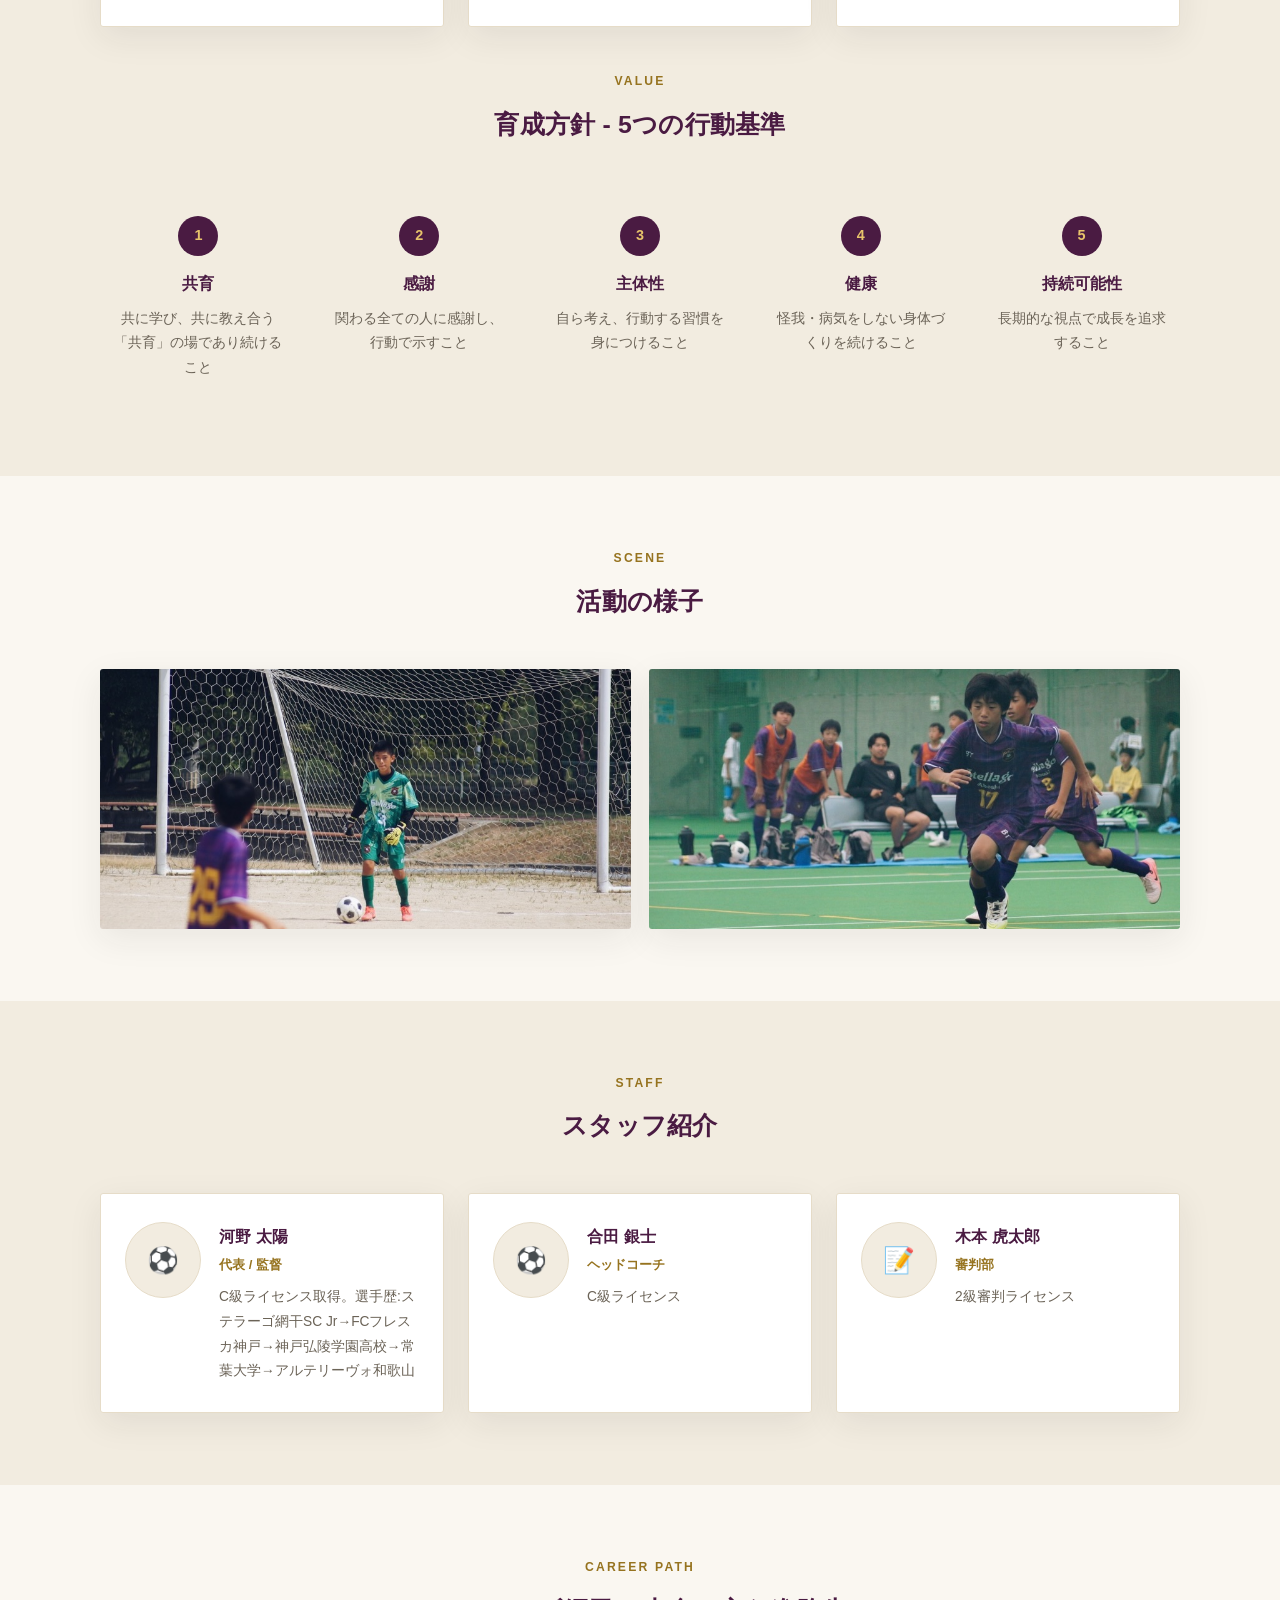
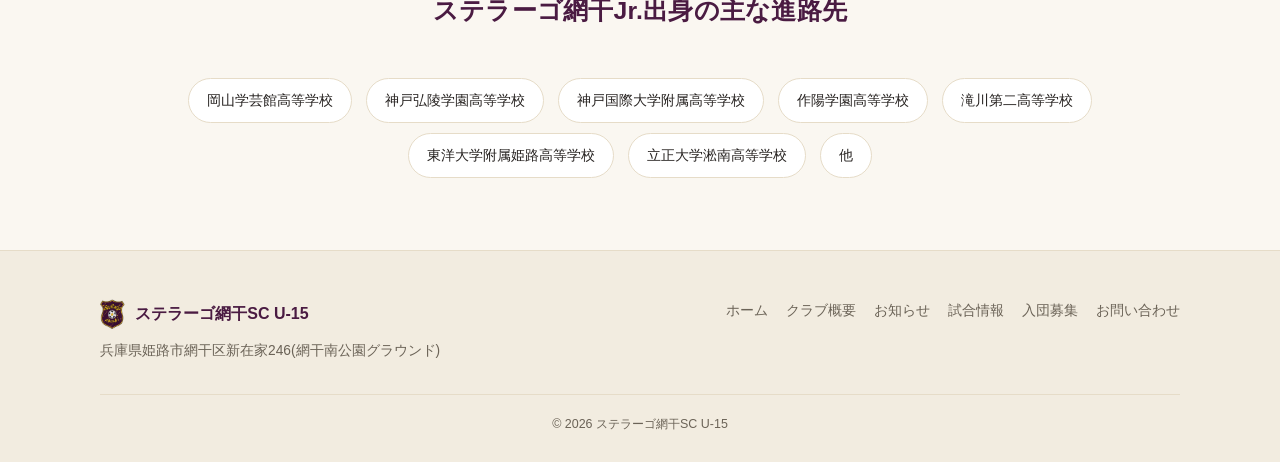
==== commit 943885db: "試合情報ページを新規追加(今後の予定・試合結果) - assets/data/matches.json: upcoming/results を分けて管理するデータ構造を新設。今後は試合を追記するだけで" ====
--- a/about.html
+++ b/about.html
@@ -23,6 +23,7 @@
       <a href="index.html">ホーム</a>
       <a href="about.html" aria-current="page">クラブ概要</a>
       <a href="news.html">お知らせ</a>
+      <a href="matches.html">試合情報</a>
       <a href="recruit.html">入団募集</a>
       <a href="contact.html">お問い合わせ</a>
     </nav>
@@ -171,6 +172,7 @@
         <a href="index.html">ホーム</a>
         <a href="about.html">クラブ概要</a>
         <a href="news.html">お知らせ</a>
+        <a href="matches.html">試合情報</a>
         <a href="recruit.html">入団募集</a>
         <a href="contact.html">お問い合わせ</a>
       </nav>
--- a/assets/css/style.css
+++ b/assets/css/style.css
@@ -361,6 +361,55 @@
 .news-item h3 { margin: 6px 0 4px; font-size: 1rem; }
 .news-item p { margin: 0; color: var(--color-ink-soft); font-size: 0.9rem; }
 
+/* Matches */
+.match-list { display: flex; flex-direction: column; gap: 0; }
+.match-item {
+  display: flex;
+  gap: 20px;
+  align-items: center;
+  padding: 22px 0;
+  border-bottom: 1px solid var(--color-line);
+}
+.match-item time {
+  flex-shrink: 0;
+  width: 100px;
+  align-self: flex-start;
+  color: var(--color-ink-soft);
+  font-size: 0.85rem;
+  padding-top: 2px;
+}
+.match-item .match-body { flex: 1; min-width: 0; }
+.match-item h3 { margin: 6px 0 4px; font-size: 1rem; }
+.match-item .match-meta { margin: 0; color: var(--color-ink-soft); font-size: 0.88rem; }
+.match-item .match-note { margin: 4px 0 0; color: var(--color-wood); font-size: 0.8rem; }
+.match-item .match-score {
+  flex-shrink: 0;
+  font-size: 1.5rem;
+  font-weight: 800;
+  color: var(--color-purple);
+  white-space: nowrap;
+  letter-spacing: 0.02em;
+}
+.result-badge {
+  display: inline-block;
+  font-size: 0.68rem;
+  font-weight: 700;
+  padding: 3px 11px;
+  border-radius: 999px;
+  margin-left: 6px;
+  vertical-align: middle;
+  letter-spacing: 0.03em;
+}
+.result-badge.win { background: var(--color-purple); color: var(--color-gold-light); }
+.result-badge.lose { background: var(--color-bg-soft); color: var(--color-ink-soft); border: 1px solid var(--color-line); }
+.result-badge.draw { background: var(--color-wood-light); color: var(--color-ink); }
+
+@media (max-width: 560px) {
+  .match-item { flex-wrap: wrap; }
+  .match-item time { width: auto; }
+  .match-item .match-score { margin-left: 120px; }
+}
+
 /* Path list */
 .path-list {
   display: flex;
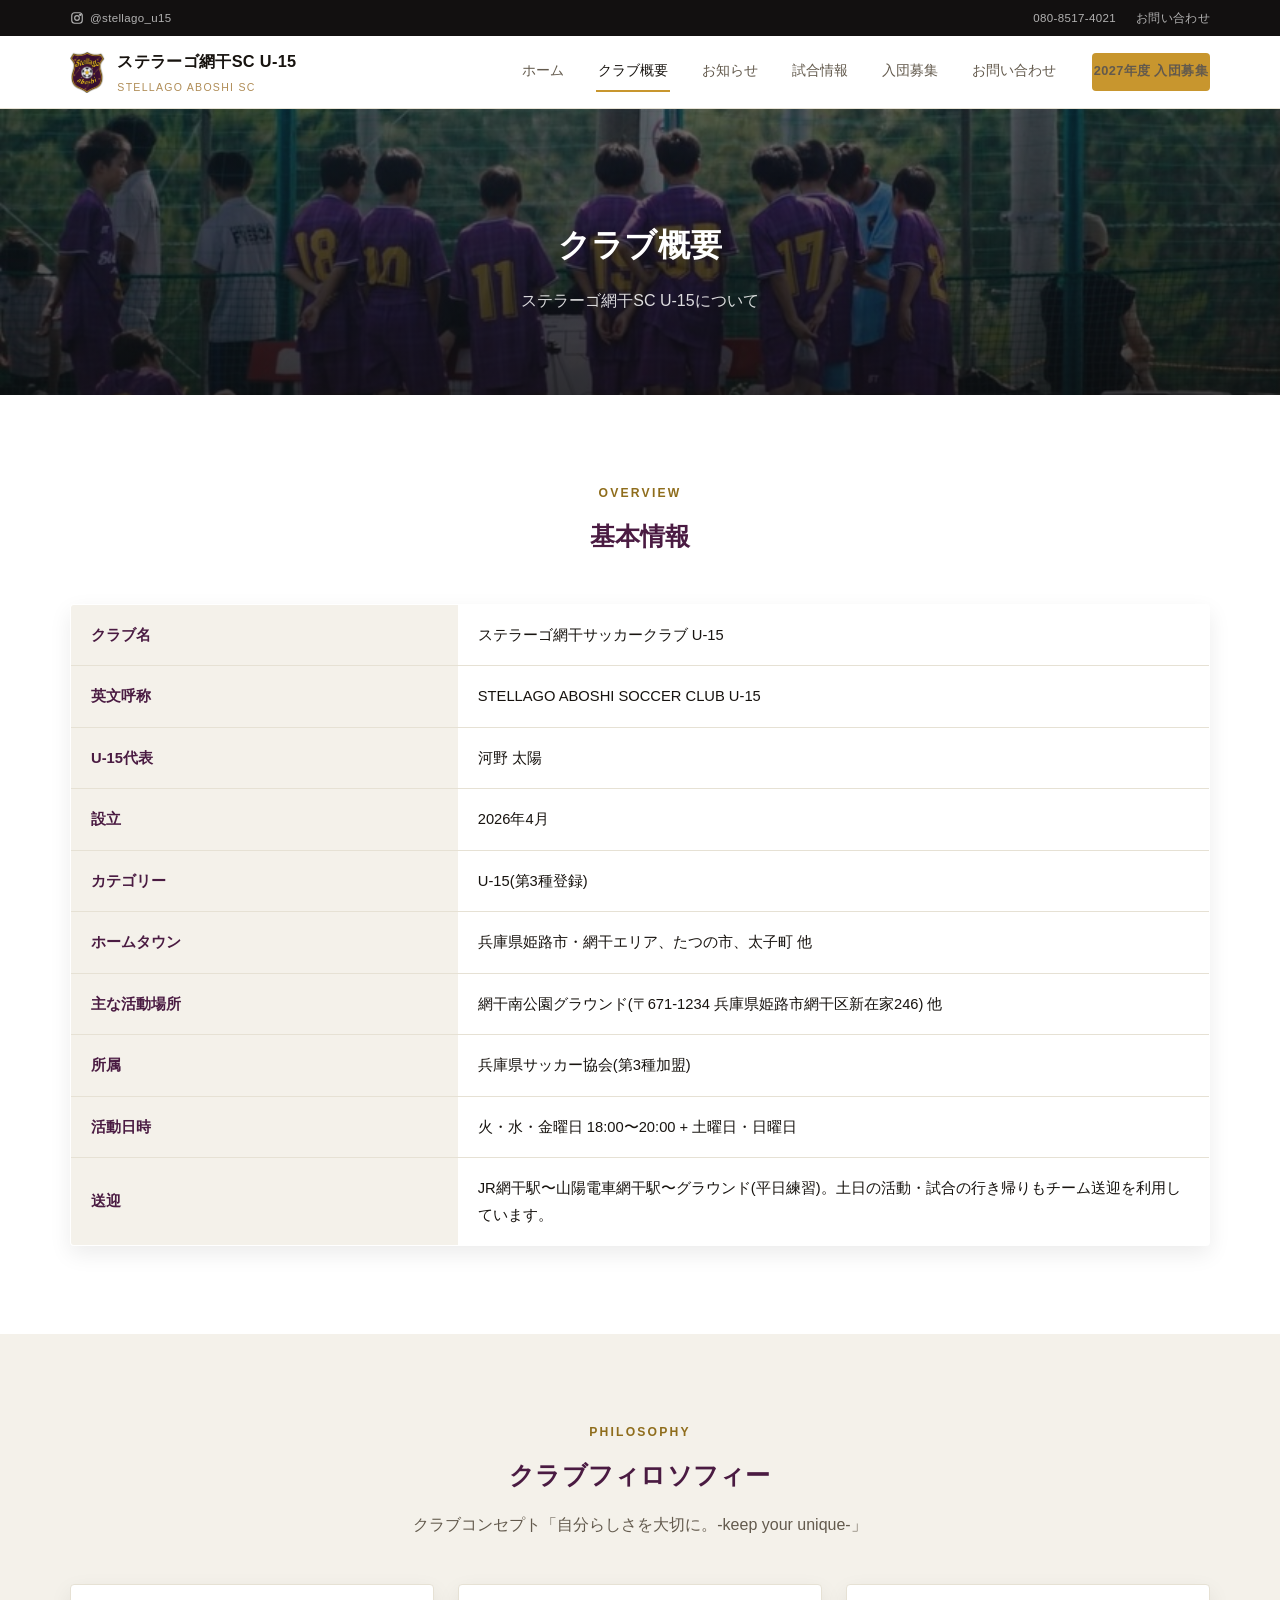
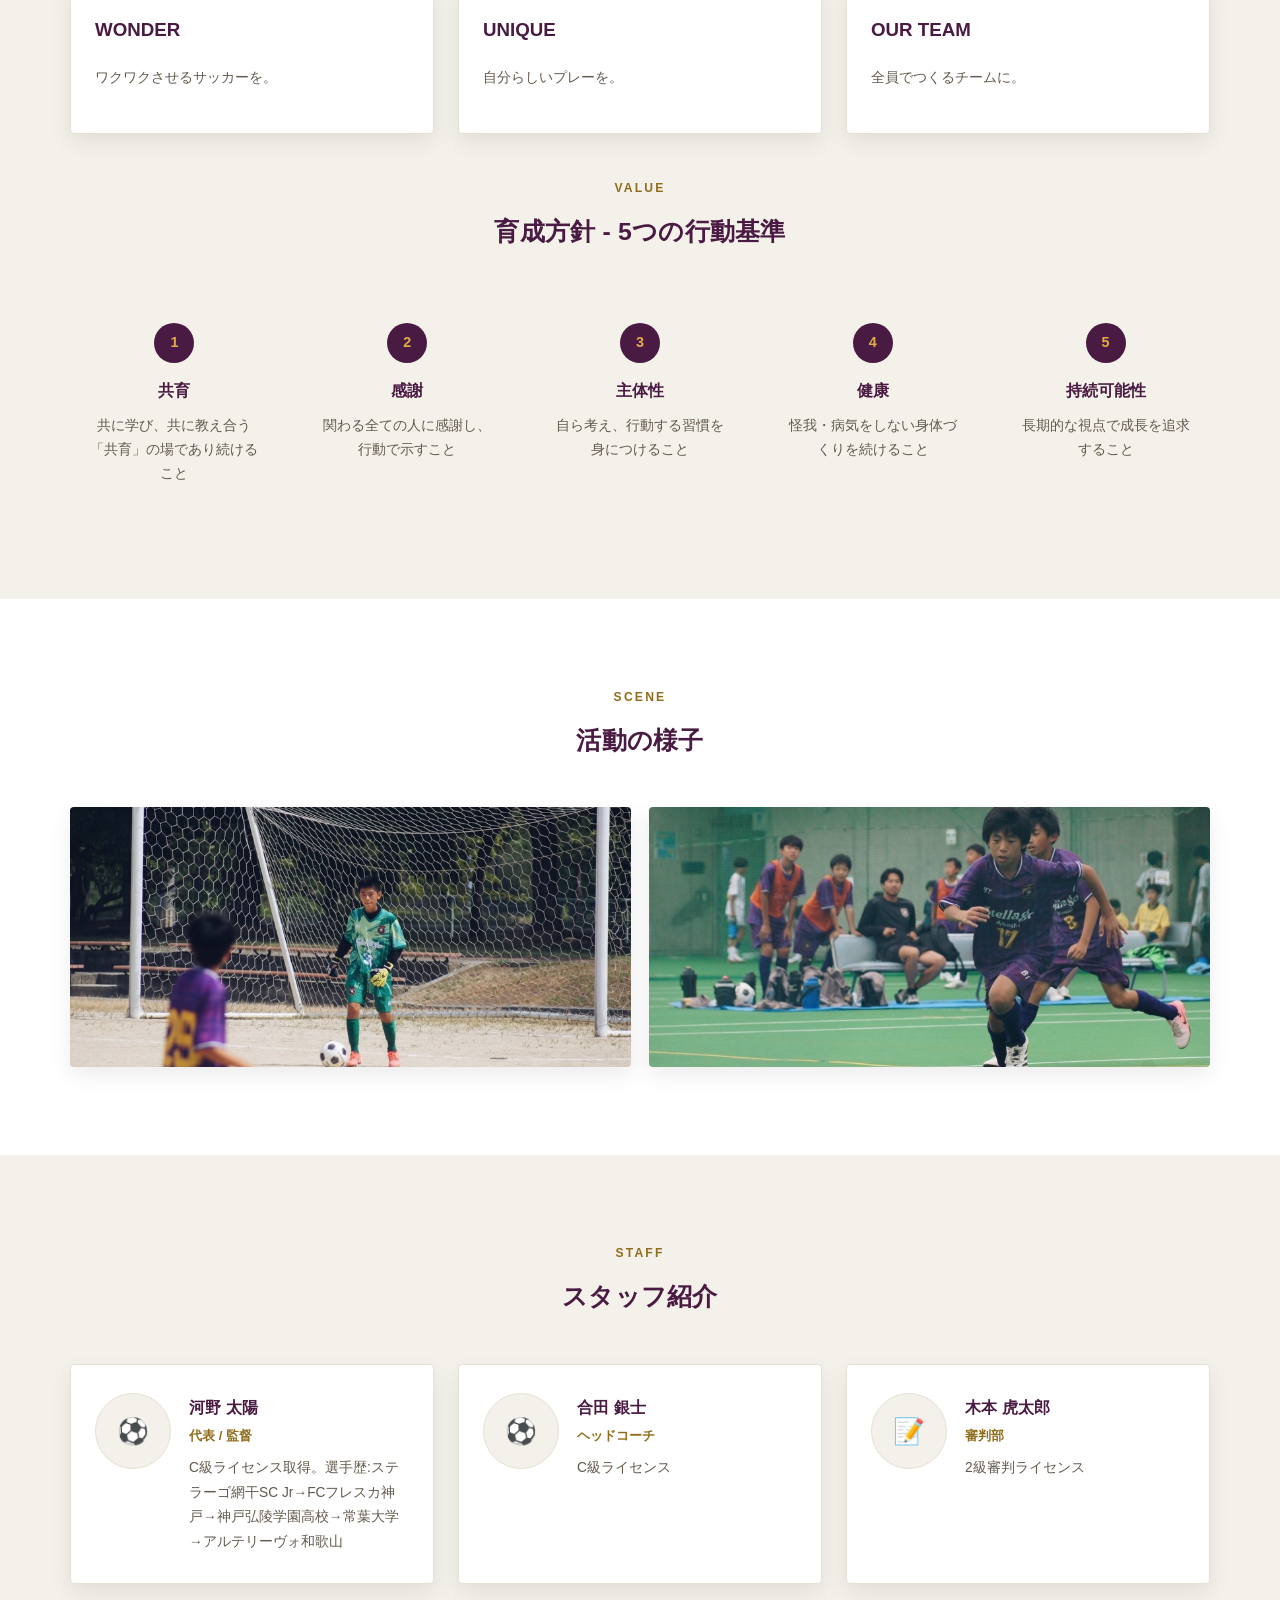
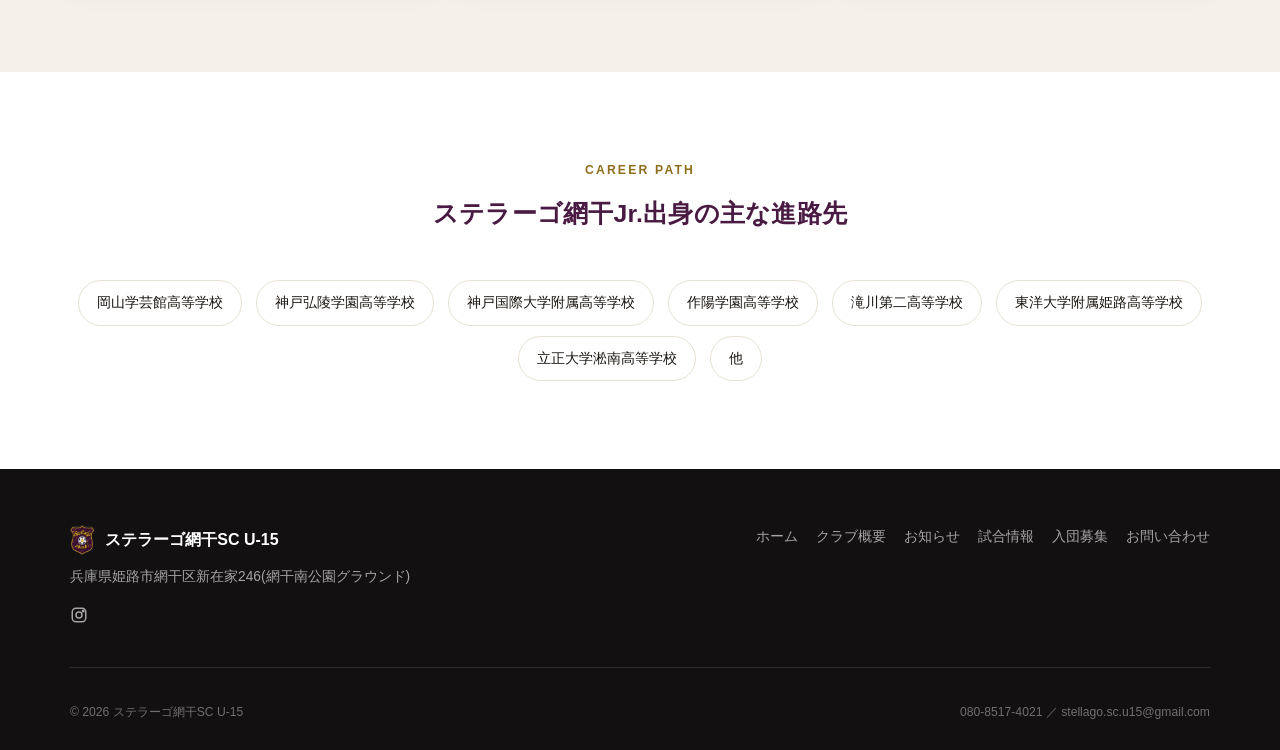
==== commit 0c1f1afc: "サイト全面デザイン改修: 鎌倉インターナショナルFC級の公式クラブ感へ刷新 鎌倉インターナショナルFC(https://kamakura-inter.com/)を構造・UI/UX面で 徹底分析し、コー" ====
--- a/about.html
+++ b/about.html
@@ -8,6 +8,21 @@
 <link rel="stylesheet" href="assets/css/style.css">
 </head>
 <body>
+
+<div class="util-bar">
+  <div class="wrap">
+    <div class="util-sns">
+      <a href="https://www.instagram.com/stellago_u15/" target="_blank" rel="noopener" aria-label="Instagram">
+        <svg viewBox="0 0 24 24" fill="none" stroke="currentColor" stroke-width="2"><rect x="3" y="3" width="18" height="18" rx="5"/><circle cx="12" cy="12" r="4"/><circle cx="17.5" cy="6.5" r="1"/></svg>
+        <span style="margin-left:6px;">@stellago_u15</span>
+      </a>
+    </div>
+    <div class="util-links">
+      <a href="tel:08085174021">080-8517-4021</a>
+      <a href="contact.html">お問い合わせ</a>
+    </div>
+  </div>
+</div>
 
 <header class="site-header">
   <div class="wrap">
@@ -26,6 +41,7 @@
       <a href="matches.html">試合情報</a>
       <a href="recruit.html">入団募集</a>
       <a href="contact.html">お問い合わせ</a>
+      <a href="recruit.html" class="btn btn-primary btn-sm">2027年度 入団募集</a>
     </nav>
   </div>
 </header>
@@ -107,7 +123,7 @@
   </div>
 </section>
 
-<section class="section section-alt">
+<section class="section section-alt" id="staff">
   <div class="wrap">
     <div class="section-head">
       <span class="en">STAFF</span>
@@ -167,6 +183,11 @@
       <div>
         <div class="foot-brand"><img src="assets/img/emblem.png" alt="">ステラーゴ網干SC U-15</div>
         <div>兵庫県姫路市網干区新在家246(網干南公園グラウンド)</div>
+        <div class="foot-sns">
+          <a href="https://www.instagram.com/stellago_u15/" target="_blank" rel="noopener" aria-label="Instagram">
+            <svg viewBox="0 0 24 24" fill="none" stroke="currentColor" stroke-width="2"><rect x="3" y="3" width="18" height="18" rx="5"/><circle cx="12" cy="12" r="4"/><circle cx="17.5" cy="6.5" r="1"/></svg>
+          </a>
+        </div>
       </div>
       <nav class="foot-nav">
         <a href="index.html">ホーム</a>
@@ -177,7 +198,10 @@
         <a href="contact.html">お問い合わせ</a>
       </nav>
     </div>
-    <div class="foot-bottom">&copy; 2026 ステラーゴ網干SC U-15</div>
+    <div class="foot-bottom">
+      <span>&copy; 2026 ステラーゴ網干SC U-15</span>
+      <span>080-8517-4021 ／ stellago.sc.u15@gmail.com</span>
+    </div>
   </div>
 </footer>
 
--- a/assets/css/style.css
+++ b/assets/css/style.css
@@ -1,24 +1,29 @@
 :root {
-  /* ベース: 白木調(白 + 木目のニュートラル) */
-  --color-bg: #faf7f1;
-  --color-bg-soft: #f2ece0;
-  --color-line: #e6dcc8;
+  /* ベース: white / black を軸にしたクラブブランドカラー */
+  --color-bg: #ffffff;
+  --color-bg-soft: #f4f1ea;
+  --color-line: #e6e1d4;
   --color-wood: #b08d57;
   --color-wood-light: #d9c39e;
-  --color-ink: #262220;
-  --color-ink-soft: #6b6357;
+  --color-ink: #17130f;
+  --color-ink-soft: #635a4d;
   --color-white: #ffffff;
-
-  /* アクセント: クラブエンブレム(紫 x 金) */
+  --color-black: #121010;
+  --color-black-soft: #1e1a16;
+
+  /* アクセント: エンブレム紫(セカンダリ) x マスタードイエロー(プライマリ) */
   --color-purple: #4a1b42;
   --color-purple-deep: #2e1029;
-  --color-gold: #c79a3d;
-  --color-gold-light: #e7c36b;
-  --color-gold-deep: #96731f;
-
-  --max-width: 1120px;
-  --radius: 3px;
-  --shadow: 0 10px 34px rgba(38, 34, 32, 0.08);
+  --color-gold: #c8962e;
+  --color-gold-light: #e0ac47;
+  --color-gold-deep: #8f6d1c;
+
+  --max-width: 1180px;
+  --max-width-wide: 1320px;
+  --radius: 4px;
+  --shadow: 0 16px 40px rgba(18, 16, 12, 0.10);
+  --shadow-sm: 0 8px 22px rgba(18, 16, 12, 0.08);
+  --ease: cubic-bezier(0.16, 0.84, 0.44, 1);
 }
 
 * { box-sizing: border-box; }
@@ -44,16 +49,51 @@
   padding: 0 20px;
 }
 
+.wrap-wide {
+  max-width: var(--max-width-wide);
+  margin: 0 auto;
+  padding: 0 20px;
+}
+
+/* ------------------------------------------------------------------ */
+/* Utility bar (公式感を出す最小限の上部バー / モバイルでは非表示)   */
+/* ------------------------------------------------------------------ */
+.util-bar {
+  background: var(--color-black);
+  color: rgba(255, 255, 255, 0.7);
+}
+.util-bar .wrap {
+  display: flex;
+  align-items: center;
+  justify-content: space-between;
+  height: 36px;
+  font-size: 0.72rem;
+  letter-spacing: 0.03em;
+}
+.util-sns { display: flex; align-items: center; gap: 16px; }
+.util-sns a { color: rgba(255, 255, 255, 0.68); transition: color 0.2s; display: flex; align-items: center; }
+.util-sns a:hover { color: var(--color-gold-light); }
+.util-sns svg { width: 14px; height: 14px; }
+.util-links { display: flex; align-items: center; gap: 20px; }
+.util-links a { color: rgba(255, 255, 255, 0.68); transition: color 0.2s; }
+.util-links a:hover { color: var(--color-gold-light); }
+
+@media (max-width: 760px) {
+  .util-bar { display: none; }
+}
+
 /* Header */
 .site-header {
   position: sticky;
   top: 0;
   z-index: 100;
-  background: rgba(250, 247, 241, 0.96);
-  backdrop-filter: saturate(140%) blur(6px);
+  background: rgba(255, 255, 255, 0.97);
+  backdrop-filter: saturate(140%) blur(8px);
   color: var(--color-ink);
   border-bottom: 1px solid var(--color-line);
-}
+  transition: box-shadow 0.25s var(--ease);
+}
+.site-header.is-scrolled { box-shadow: 0 6px 20px rgba(18, 16, 12, 0.06); }
 
 .site-header .wrap {
   display: flex;
@@ -87,11 +127,7 @@
   margin-top: 2px;
 }
 
-.nav {
-  display: flex;
-  gap: 30px;
-  font-size: 0.9rem;
-}
+.nav { display: flex; align-items: center; gap: 30px; font-size: 0.9rem; }
 
 .nav a {
   padding: 6px 2px;
@@ -104,6 +140,8 @@
   color: var(--color-ink);
   border-color: var(--color-gold);
 }
+
+.nav .btn-sm { margin-left: 4px; }
 
 .nav-toggle {
   display: none;
@@ -112,6 +150,7 @@
   color: var(--color-ink);
   font-size: 1.5rem;
   cursor: pointer;
+  line-height: 1;
 }
 
 @media (max-width: 760px) {
@@ -120,55 +159,143 @@
     top: 72px;
     left: 0;
     right: 0;
-    background: var(--color-bg);
+    background: var(--color-white);
     border-bottom: 1px solid var(--color-line);
     flex-direction: column;
+    align-items: stretch;
     gap: 0;
-    display: none;
-    padding: 8px 0;
+    max-height: 0;
+    overflow: hidden;
+    transition: max-height 0.3s var(--ease);
   }
-  .nav.open { display: flex; }
-  .nav a { padding: 14px 20px; border-bottom: 1px solid var(--color-line); }
+  .nav.open { max-height: 520px; }
+  .nav a { padding: 15px 20px; border-bottom: 1px solid var(--color-line); }
+  .nav .btn-sm { margin: 12px 20px 16px; text-align: center; }
   .nav-toggle { display: block; }
 }
 
-/* Hero (photo, index専用) */
+/* ------------------------------------------------------------------ */
+/* Hero (photo slideshow, index専用) — 写真を主役に、ブランド宣言を重ねる */
+/* ------------------------------------------------------------------ */
 .hero {
   position: relative;
   color: var(--color-white);
-  padding: 130px 0 92px;
-  text-align: center;
+  height: min(92vh, 760px);
+  min-height: 520px;
+  overflow: hidden;
+  display: flex;
+  align-items: flex-end;
+  background: var(--color-black);
+}
+
+.hero-slides { position: absolute; inset: 0; }
+
+.hero-slide {
+  position: absolute;
+  inset: 0;
+  background-size: cover;
+  background-position: center 30%;
+  opacity: 0;
+  transition: opacity 1.8s ease;
+}
+.hero-slide.is-active { opacity: 1; }
+
+.hero::after {
+  content: "";
+  position: absolute;
+  inset: 0;
   background:
-    linear-gradient(180deg, rgba(24, 15, 21, 0.58) 0%, rgba(24, 15, 21, 0.74) 100%),
-    url("../img/photo-dribble.jpg") center 30% / cover no-repeat;
-}
-
-.hero .tag {
-  display: inline-block;
+    linear-gradient(0deg, rgba(12, 10, 8, 0.86) 0%, rgba(12, 10, 8, 0.2) 48%, rgba(12, 10, 8, 0.05) 70%),
+    linear-gradient(180deg, rgba(12, 10, 8, 0.42) 0%, rgba(12, 10, 8, 0) 30%);
+  pointer-events: none;
+}
+
+.hero-content {
+  position: relative;
+  z-index: 1;
+  width: 100%;
+  padding-bottom: 64px;
+}
+
+.hero-tag {
+  display: inline-flex;
+  align-items: center;
+  gap: 8px;
   color: var(--color-gold-light);
-  letter-spacing: 0.15em;
-  font-size: 0.78rem;
-  margin-bottom: 20px;
-  border: 1px solid rgba(231, 195, 107, 0.5);
-  padding: 6px 18px;
-  border-radius: 999px;
-}
-
-.hero h1 {
-  font-size: clamp(1.8rem, 4.5vw, 3rem);
-  margin: 0 0 16px;
+  letter-spacing: 0.22em;
+  font-size: 0.72rem;
+  font-weight: 700;
+  margin-bottom: 22px;
+}
+.hero-tag::before {
+  content: "";
+  width: 22px;
+  height: 1px;
+  background: var(--color-gold-light);
+}
+
+.hero-statement {
+  font-size: clamp(1.5rem, 3.4vw, 2rem);
+  font-weight: 700;
+  letter-spacing: 0.01em;
+  margin: 0 0 14px;
+  color: rgba(255, 255, 255, 0.95);
+}
+
+.hero-brandwords {
+  display: flex;
+  flex-wrap: wrap;
+  gap: 0.35em 0.6em;
+  font-size: clamp(2.2rem, 7vw, 4.6rem);
   font-weight: 800;
-  letter-spacing: 0.02em;
-  text-shadow: 0 2px 18px rgba(0,0,0,0.25);
-}
-
-.hero p.lead {
-  font-size: 1.05rem;
-  color: rgba(255, 255, 255, 0.88);
-  max-width: 560px;
-  margin: 0 auto 32px;
-}
-
+  letter-spacing: 0.01em;
+  line-height: 1.02;
+  margin: 0 0 28px;
+  text-transform: uppercase;
+  font-family: "Helvetica Neue", Arial, "Hiragino Sans", sans-serif;
+}
+.hero-brandwords span { white-space: nowrap; }
+.hero-brandwords .slash { color: var(--color-gold-light); font-weight: 400; opacity: 0.7; }
+
+.hero-actions { margin-top: 6px; display: flex; flex-wrap: wrap; gap: 12px; }
+
+.hero-scroll-cue {
+  position: absolute;
+  right: 28px;
+  bottom: 28px;
+  z-index: 1;
+  display: flex;
+  flex-direction: column;
+  align-items: center;
+  gap: 8px;
+  color: rgba(255, 255, 255, 0.75);
+  font-size: 0.66rem;
+  letter-spacing: 0.18em;
+}
+.hero-scroll-cue .line {
+  width: 1px;
+  height: 34px;
+  background: linear-gradient(180deg, rgba(255,255,255,0.75), rgba(255,255,255,0));
+  animation: heroScrollCue 1.8s ease-in-out infinite;
+}
+@keyframes heroScrollCue {
+  0% { transform: scaleY(0.3); transform-origin: top; opacity: 0.4; }
+  50% { transform: scaleY(1); transform-origin: top; opacity: 1; }
+  100% { transform: scaleY(0.3); transform-origin: bottom; opacity: 0.4; }
+}
+
+@media (max-width: 700px) {
+  .hero { height: min(86vh, 640px); min-height: 480px; align-items: flex-end; }
+  .hero-content { padding-bottom: 40px; }
+  .hero-statement { font-size: 1.15rem; }
+  .hero-brandwords { font-size: clamp(1.9rem, 11vw, 2.8rem); gap: 0.2em 0.45em; margin-bottom: 22px; }
+  .hero-scroll-cue { display: none; }
+  .hero-actions .btn { flex: 1 1 auto; text-align: center; }
+}
+
+/* ------------------------------------------------------------------ */
+/* Buttons                                                             */
+/* ------------------------------------------------------------------ */
 .btn {
   display: inline-block;
   padding: 14px 34px;
@@ -176,33 +303,29 @@
   font-weight: 700;
   font-size: 0.92rem;
   letter-spacing: 0.03em;
-  transition: transform 0.15s, box-shadow 0.15s, background 0.15s, color 0.15s;
-}
-
-.btn-primary {
-  background: var(--color-gold);
-  color: var(--color-purple-deep);
-}
-
-.btn-primary:hover { transform: translateY(-2px); box-shadow: 0 10px 24px rgba(199,154,61,0.35); background: var(--color-gold-light); }
-
-.btn-outline {
-  border: 1px solid rgba(255,255,255,0.55);
-  color: var(--color-white);
-  margin-left: 12px;
-}
-
-.btn-outline:hover { border-color: var(--color-gold-light); color: var(--color-gold-light); }
-
-.hero-actions { margin-top: 6px; }
-
-@media (max-width: 500px) {
-  .btn-outline { margin-left: 0; margin-top: 12px; }
-}
-
-/* Section */
-.section { padding: 72px 0; }
+  transition: transform 0.15s var(--ease), box-shadow 0.15s var(--ease), background 0.15s, color 0.15s, border-color 0.15s;
+}
+
+.btn-primary { background: var(--color-gold); color: var(--color-black); }
+.btn-primary:hover { transform: translateY(-2px); box-shadow: 0 10px 24px rgba(200,150,46,0.35); background: var(--color-gold-light); }
+
+.btn-outline { border: 1px solid rgba(255,255,255,0.55); color: var(--color-white); }
+.btn-outline:hover { border-color: var(--color-gold-light); color: var(--color-gold-light); transform: translateY(-2px); }
+
+.btn-dark { background: var(--color-black); color: var(--color-white); }
+.btn-dark:hover { background: var(--color-black-soft); transform: translateY(-2px); }
+
+.btn-sm { padding: 10px 24px; font-size: 0.8rem; }
+
+/* ------------------------------------------------------------------ */
+/* Section shell                                                       */
+/* ------------------------------------------------------------------ */
+.section { padding: 88px 0; }
+.section-tight { padding: 56px 0; }
 .section-alt { background: var(--color-bg-soft); }
+.section-dark { background: var(--color-black); color: var(--color-white); }
+.section-dark .section-top .en { color: var(--color-gold-light); }
+.section-dark .section-top .ja { color: rgba(255,255,255,0.6); }
 
 .section-head { text-align: center; margin-bottom: 44px; }
 .section-head .en {
@@ -216,7 +339,65 @@
 .section-head h2 { font-size: 1.55rem; margin: 0; color: var(--color-purple); letter-spacing: 0.01em; }
 .section-head p { color: var(--color-ink-soft); margin-top: 12px; }
 
-/* Cards */
+/* 大見出しラベル: 英字を大きく、日本語を添える(公式クラブ感の中核パターン) */
+.section-top {
+  display: flex;
+  justify-content: space-between;
+  align-items: flex-end;
+  flex-wrap: wrap;
+  gap: 16px;
+  margin-bottom: 40px;
+}
+.section-top .label {
+  display: flex;
+  align-items: baseline;
+  gap: 14px;
+  flex-wrap: wrap;
+}
+.section-top .en {
+  font-size: clamp(1.7rem, 3.6vw, 2.4rem);
+  font-weight: 800;
+  letter-spacing: 0.01em;
+  color: var(--color-ink);
+  line-height: 1;
+  text-transform: uppercase;
+  font-family: "Helvetica Neue", Arial, "Hiragino Sans", sans-serif;
+}
+.section-top .ja { font-size: 0.86rem; color: var(--color-ink-soft); letter-spacing: 0.06em; }
+.section-top p { flex-basis: 100%; margin: 0; color: var(--color-ink-soft); font-size: 0.9rem; }
+
+.view-all {
+  display: inline-flex;
+  align-items: center;
+  gap: 7px;
+  font-size: 0.8rem;
+  font-weight: 700;
+  letter-spacing: 0.06em;
+  color: var(--color-ink);
+  border-bottom: 1px solid var(--color-ink);
+  padding-bottom: 3px;
+  transition: color 0.2s, border-color 0.2s, gap 0.2s;
+  white-space: nowrap;
+}
+.view-all:hover { color: var(--color-gold-deep); border-color: var(--color-gold-deep); gap: 11px; }
+.view-all .arrow { transition: transform 0.2s var(--ease); font-size: 1rem; line-height: 1; }
+.view-all:hover .arrow { transform: translateX(3px); }
+.section-dark .view-all { color: var(--color-white); border-color: rgba(255,255,255,0.5); }
+.section-dark .view-all:hover { color: var(--color-gold-light); border-color: var(--color-gold-light); }
+
+/* ------------------------------------------------------------------ */
+/* Scroll reveal                                                       */
+/* ------------------------------------------------------------------ */
+[data-reveal] {
+  opacity: 0;
+  transform: translateY(22px);
+  transition: opacity 0.7s var(--ease), transform 0.7s var(--ease);
+}
+[data-reveal].is-visible { opacity: 1; transform: translateY(0); }
+
+/* ------------------------------------------------------------------ */
+/* Cards / grid                                                        */
+/* ------------------------------------------------------------------ */
 .grid { display: grid; gap: 24px; }
 .grid-2 { grid-template-columns: repeat(2, 1fr); }
 .grid-3 { grid-template-columns: repeat(3, 1fr); }
@@ -234,7 +415,8 @@
   border: 1px solid var(--color-line);
   border-radius: var(--radius);
   padding: 28px 24px;
-  box-shadow: var(--shadow);
+  box-shadow: var(--shadow-sm);
+  transition: transform 0.25s var(--ease), box-shadow 0.25s var(--ease);
 }
 
 .value-card { text-align: center; padding: 24px 14px; }
@@ -251,6 +433,60 @@
 .value-card h3 { margin: 0 0 8px; font-size: 1rem; color: var(--color-purple); }
 .value-card p { font-size: 0.85rem; color: var(--color-ink-soft); margin: 0; }
 
+/* Brand pillars (WONDER / UNIQUE / OUR TEAM) */
+.pillar-grid { display: grid; grid-template-columns: repeat(3, 1fr); gap: 24px; }
+.pillar-card {
+  position: relative;
+  padding: 34px 26px;
+  border: 1px solid var(--color-line);
+  border-radius: var(--radius);
+  background: var(--color-white);
+  transition: transform 0.25s var(--ease), box-shadow 0.25s var(--ease), border-color 0.25s;
+}
+.pillar-card:hover { transform: translateY(-4px); box-shadow: var(--shadow); border-color: var(--color-gold); }
+.pillar-card .pillar-index { font-size: 0.72rem; letter-spacing: 0.14em; color: var(--color-gold-deep); font-weight: 700; margin-bottom: 14px; }
+.pillar-card h3 { font-size: 1.5rem; margin: 0 0 10px; letter-spacing: 0.02em; color: var(--color-ink); font-family: "Helvetica Neue", Arial, "Hiragino Sans", sans-serif; }
+.pillar-card p { margin: 0; color: var(--color-ink-soft); font-size: 0.9rem; }
+@media (max-width: 760px) { .pillar-grid { grid-template-columns: 1fr; } }
+
+/* Tile links (CLUB / RECRUIT / U-13) */
+.tile-grid { display: grid; grid-template-columns: repeat(3, 1fr); gap: 22px; }
+.tile-link {
+  display: block;
+  position: relative;
+  border-radius: var(--radius);
+  overflow: hidden;
+  background: var(--color-black);
+  box-shadow: var(--shadow-sm);
+}
+.tile-link .tile-photo {
+  height: 200px;
+  background-size: cover;
+  background-position: center;
+  transition: transform 0.5s var(--ease);
+}
+.tile-link:hover .tile-photo { transform: scale(1.06); }
+.tile-link .tile-label {
+  display: flex;
+  align-items: center;
+  justify-content: space-between;
+  padding: 18px 20px;
+  color: var(--color-white);
+}
+.tile-link .tile-label .txt .en {
+  display: block;
+  font-weight: 800;
+  font-size: 1.1rem;
+  letter-spacing: 0.03em;
+  text-transform: uppercase;
+  font-family: "Helvetica Neue", Arial, "Hiragino Sans", sans-serif;
+}
+.tile-link .tile-label .txt .ja { font-size: 0.76rem; color: rgba(255,255,255,0.6); margin-top: 2px; display: block; }
+.tile-link .tile-label .chev { color: var(--color-gold-light); font-size: 1.2rem; transition: transform 0.25s var(--ease); }
+.tile-link:hover .tile-label .chev { transform: translateX(4px); }
+
+@media (max-width: 760px) { .tile-grid { grid-template-columns: 1fr; } }
+
 /* Photo banner / gallery */
 .photo-banner {
   position: relative;
@@ -265,7 +501,7 @@
 .photo-banner::before {
   content: "";
   position: absolute; inset: 0;
-  background: linear-gradient(0deg, rgba(20,14,18,0.62) 0%, rgba(20,14,18,0) 55%);
+  background: linear-gradient(0deg, rgba(12,10,8,0.68) 0%, rgba(12,10,8,0) 55%);
 }
 .photo-banner .caption {
   position: relative;
@@ -281,26 +517,43 @@
   letter-spacing: 0.15em;
   margin-bottom: 6px;
 }
-@media (max-width: 600px) {
-  .photo-banner { height: 220px; }
-}
-
-.photo-grid {
-  display: grid;
-  grid-template-columns: repeat(2, 1fr);
-  gap: 18px;
-}
+@media (max-width: 600px) { .photo-banner { height: 220px; } }
+
+.photo-grid { display: grid; grid-template-columns: repeat(2, 1fr); gap: 18px; }
 .photo-grid img {
   width: 100%;
   height: 260px;
   object-fit: cover;
   border-radius: var(--radius);
-  box-shadow: var(--shadow);
-}
+  box-shadow: var(--shadow-sm);
+  transition: transform 0.4s var(--ease);
+}
+.photo-grid a:hover img,
+.photo-grid img:hover { transform: scale(1.03); }
 @media (max-width: 600px) {
   .photo-grid { grid-template-columns: 1fr; }
   .photo-grid img { height: 220px; }
 }
+
+/* Instagram-style square grid */
+.insta-grid { display: grid; grid-template-columns: repeat(4, 1fr); gap: 4px; }
+.insta-grid a {
+  position: relative;
+  display: block;
+  aspect-ratio: 1 / 1;
+  overflow: hidden;
+  background: var(--color-bg-soft);
+}
+.insta-grid img { width: 100%; height: 100%; object-fit: cover; transition: transform 0.5s var(--ease); }
+.insta-grid a:hover img { transform: scale(1.08); }
+.insta-grid a::after {
+  content: "";
+  position: absolute; inset: 0;
+  background: rgba(18,16,12,0);
+  transition: background 0.25s;
+}
+.insta-grid a:hover::after { background: rgba(18,16,12,0.15); }
+@media (max-width: 700px) { .insta-grid { grid-template-columns: repeat(2, 1fr); gap: 6px; } }
 
 /* Info table */
 .info-table {
@@ -309,7 +562,7 @@
   background: var(--color-white);
   border-radius: var(--radius);
   overflow: hidden;
-  box-shadow: var(--shadow);
+  box-shadow: var(--shadow-sm);
   border: 1px solid var(--color-line);
 }
 .info-table th, .info-table td {
@@ -331,22 +584,46 @@
   .info-table td { font-size: 0.85rem; }
 }
 
-/* News */
-.news-list { display: flex; flex-direction: column; gap: 0; }
-.news-item {
-  display: flex;
-  gap: 20px;
-  padding: 22px 0;
-  border-bottom: 1px solid var(--color-line);
-}
-.news-item time {
-  flex-shrink: 0;
-  width: 100px;
+/* ------------------------------------------------------------------ */
+/* News — カード形式(公式クラブサイトらしい一覧)                       */
+/* ------------------------------------------------------------------ */
+.news-list {
+  display: grid;
+  grid-template-columns: repeat(3, 1fr);
+  gap: 30px 28px;
+}
+.news-card {
+  display: flex;
+  flex-direction: column;
+  padding-top: 18px;
+  border-top: 1px solid var(--color-line);
+  transition: transform 0.25s var(--ease);
+}
+.news-card:hover { transform: translateY(-3px); }
+.news-card .news-card-top {
+  display: flex;
+  align-items: center;
+  gap: 12px;
+  margin-bottom: 10px;
+}
+.news-card time { color: var(--color-ink-soft); font-size: 0.8rem; letter-spacing: 0.02em; }
+.news-card h3 {
+  margin: 0 0 8px;
+  font-size: 1.02rem;
+  line-height: 1.6;
+  transition: color 0.2s;
+}
+.news-card:hover h3 { color: var(--color-gold-deep); }
+.news-card p {
+  margin: 0;
   color: var(--color-ink-soft);
-  font-size: 0.85rem;
-  padding-top: 2px;
-}
-.news-item .tag-label {
+  font-size: 0.86rem;
+  overflow: hidden;
+  display: -webkit-box;
+  -webkit-line-clamp: 2;
+  -webkit-box-orient: vertical;
+}
+.tag-label {
   display: inline-block;
   font-size: 0.68rem;
   font-weight: 700;
@@ -354,22 +631,75 @@
   background: var(--color-purple);
   padding: 3px 11px;
   border-radius: 999px;
-  margin-right: 10px;
-  vertical-align: middle;
   letter-spacing: 0.03em;
-}
-.news-item h3 { margin: 6px 0 4px; font-size: 1rem; }
-.news-item p { margin: 0; color: var(--color-ink-soft); font-size: 0.9rem; }
-
-/* Matches */
+  flex-shrink: 0;
+}
+
+@media (max-width: 900px) { .news-list { grid-template-columns: repeat(2, 1fr); } }
+@media (max-width: 600px) { .news-list { grid-template-columns: 1fr; } }
+
+/* ------------------------------------------------------------------ */
+/* Match ticker (トップページ: NEXT MATCH / RESULT / dark band)        */
+/* ------------------------------------------------------------------ */
+.match-ticker {
+  display: grid;
+  grid-template-columns: repeat(auto-fit, minmax(230px, 1fr));
+  gap: 1px;
+  background: rgba(255,255,255,0.12);
+  border: 1px solid rgba(255,255,255,0.12);
+  border-radius: var(--radius);
+  overflow: hidden;
+}
+.ticker-card {
+  background: var(--color-black);
+  padding: 24px 22px;
+  display: flex;
+  flex-direction: column;
+  gap: 10px;
+}
+.ticker-card .ticker-kicker {
+  font-size: 0.68rem;
+  letter-spacing: 0.16em;
+  font-weight: 700;
+  color: var(--color-gold-light);
+}
+.ticker-card .ticker-date { font-size: 0.8rem; color: rgba(255,255,255,0.6); }
+.ticker-card .ticker-opponent { font-size: 1.1rem; font-weight: 700; color: var(--color-white); }
+.ticker-card .ticker-meta { font-size: 0.78rem; color: rgba(255,255,255,0.55); }
+.ticker-card .ticker-score {
+  font-size: 2rem;
+  font-weight: 800;
+  color: var(--color-gold-light);
+  letter-spacing: 0.02em;
+  font-family: "Helvetica Neue", Arial, sans-serif;
+}
+.ticker-card .ticker-result {
+  display: inline-block;
+  font-size: 0.66rem;
+  font-weight: 700;
+  padding: 3px 10px;
+  border-radius: 999px;
+  letter-spacing: 0.05em;
+  width: fit-content;
+}
+.ticker-result.win { background: var(--color-gold); color: var(--color-black); }
+.ticker-result.lose { background: rgba(255,255,255,0.14); color: rgba(255,255,255,0.75); }
+.ticker-result.draw { background: var(--color-wood-light); color: var(--color-black); }
+
+/* Matches page: カード化した試合一覧 */
 .match-list { display: flex; flex-direction: column; gap: 0; }
 .match-item {
   display: flex;
   gap: 20px;
   align-items: center;
-  padding: 22px 0;
-  border-bottom: 1px solid var(--color-line);
-}
+  padding: 22px 22px;
+  border: 1px solid var(--color-line);
+  border-radius: var(--radius);
+  background: var(--color-white);
+  margin-bottom: 14px;
+  transition: transform 0.2s var(--ease), box-shadow 0.2s var(--ease);
+}
+.match-item:hover { transform: translateY(-2px); box-shadow: var(--shadow-sm); }
 .match-item time {
   flex-shrink: 0;
   width: 100px;
@@ -429,7 +759,7 @@
   color: var(--color-ink);
 }
 
-/* Staff */
+/* Staff / Member */
 .staff-card { display: flex; gap: 18px; align-items: flex-start; }
 .staff-photo {
   width: 76px; height: 76px;
@@ -445,6 +775,26 @@
 .staff-card h3 { margin: 0 0 2px; font-size: 1.02rem; color: var(--color-purple); }
 .staff-card .role { color: var(--color-gold-deep); font-size: 0.82rem; font-weight: 700; margin-bottom: 8px; }
 .staff-card p { margin: 0; font-size: 0.86rem; color: var(--color-ink-soft); }
+.member-note {
+  text-align: center;
+  font-size: 0.82rem;
+  color: var(--color-ink-soft);
+  margin-top: 30px;
+}
+
+/* Partner (未成立時は正直な空状態を表示) */
+.partner-empty {
+  text-align: center;
+  border: 1px dashed var(--color-line);
+  border-radius: var(--radius);
+  padding: 44px 24px;
+  background: var(--color-white);
+}
+.partner-empty p { color: var(--color-ink-soft); margin: 0 0 18px; }
+.partner-grid { display: grid; grid-template-columns: repeat(4, 1fr); gap: 20px; align-items: center; }
+.partner-grid img { max-height: 60px; width: auto; margin: 0 auto; filter: grayscale(1); opacity: 0.75; transition: filter .2s, opacity .2s; }
+.partner-grid a:hover img { filter: grayscale(0); opacity: 1; }
+@media (max-width: 700px) { .partner-grid { grid-template-columns: repeat(2, 1fr); } }
 
 /* Recruit highlight box */
 .highlight-box {
@@ -457,6 +807,27 @@
 .highlight-box h3 { color: var(--color-gold-light); margin-top: 0; font-size: 1.05rem; }
 .highlight-box ul { margin: 0; padding-left: 20px; }
 .highlight-box li { margin-bottom: 6px; font-size: 0.92rem; }
+
+/* CTA banner (Join Us / Contact) */
+.cta-banner {
+  background: var(--color-black);
+  color: var(--color-white);
+  border-radius: var(--radius);
+  padding: 56px 40px;
+  text-align: center;
+}
+.cta-banner .en {
+  display: block;
+  color: var(--color-gold-light);
+  letter-spacing: 0.18em;
+  font-size: 0.76rem;
+  font-weight: 700;
+  margin-bottom: 12px;
+}
+.cta-banner h2 { margin: 0 0 14px; font-size: 1.7rem; }
+.cta-banner p { color: rgba(255,255,255,0.72); margin: 0 0 28px; }
+.cta-banner .cta-actions { display: flex; justify-content: center; gap: 14px; flex-wrap: wrap; }
+@media (max-width: 600px) { .cta-banner { padding: 44px 22px; } }
 
 /* Form */
 .contact-form { display: grid; gap: 18px; max-width: 620px; margin: 0 auto; }
@@ -495,40 +866,49 @@
 .contact-info .card .label { font-size: 0.78rem; color: var(--color-ink-soft); margin-bottom: 6px; }
 .contact-info .card .value { font-weight: 700; color: var(--color-purple); font-size: 1.05rem; }
 
-/* Footer */
+/* ------------------------------------------------------------------ */
+/* Footer                                                               */
+/* ------------------------------------------------------------------ */
 .site-footer {
-  background: var(--color-bg-soft);
-  color: var(--color-ink-soft);
-  padding: 48px 0 26px;
+  background: var(--color-black);
+  color: rgba(255, 255, 255, 0.62);
+  padding: 56px 0 26px;
   font-size: 0.86rem;
-  border-top: 1px solid var(--color-line);
 }
 .site-footer .foot-top {
   display: flex;
   justify-content: space-between;
   flex-wrap: wrap;
-  gap: 24px;
-  margin-bottom: 30px;
+  gap: 32px;
+  margin-bottom: 34px;
+  padding-bottom: 34px;
+  border-bottom: 1px solid rgba(255,255,255,0.12);
 }
 .site-footer .foot-brand {
   display: flex;
   align-items: center;
   gap: 10px;
-  color: var(--color-purple);
+  color: var(--color-white);
   font-weight: 700;
   margin-bottom: 10px;
   font-size: 1rem;
 }
 .site-footer .foot-brand img { height: 30px; width: auto; }
-.site-footer a:hover { color: var(--color-gold-deep); }
+.site-footer a:hover { color: var(--color-gold-light); }
 .site-footer .foot-nav { display: flex; gap: 18px; flex-wrap: wrap; }
+.site-footer .foot-sns { display: flex; gap: 16px; margin-top: 16px; }
+.site-footer .foot-sns a { color: rgba(255,255,255,0.62); }
+.site-footer .foot-sns svg { width: 18px; height: 18px; }
 .site-footer .foot-bottom {
-  border-top: 1px solid var(--color-line);
-  padding-top: 18px;
-  text-align: center;
-  color: var(--color-ink-soft);
-  font-size: 0.78rem;
-}
+  display: flex;
+  justify-content: space-between;
+  flex-wrap: wrap;
+  gap: 10px;
+  text-align: left;
+  color: rgba(255,255,255,0.4);
+  font-size: 0.76rem;
+}
+.site-footer .foot-bottom a { color: rgba(255,255,255,0.4); }
 
 /* Utility */
 .text-center { text-align: center; }
@@ -547,20 +927,19 @@
 
 /* Page hero: 写真なし(お知らせ・お問い合わせ) */
 .page-hero {
-  background: var(--color-bg-soft);
-  color: var(--color-ink);
-  padding: 58px 0;
+  background: var(--color-black);
+  color: var(--color-white);
+  padding: 68px 0 54px;
   text-align: center;
-  border-bottom: 1px solid var(--color-line);
-}
-.page-hero h1 { margin: 0; font-size: 1.8rem; color: var(--color-purple); }
-.page-hero p { color: var(--color-ink-soft); margin: 10px 0 0; }
+}
+.page-hero h1 { margin: 0; font-size: 1.9rem; color: var(--color-white); letter-spacing: 0.01em; }
+.page-hero p { color: rgba(255,255,255,0.62); margin: 12px 0 0; }
 
 /* Page hero: 写真あり(クラブ概要・入団募集) */
 .page-hero-photo {
   position: relative;
   color: var(--color-white);
-  padding: 96px 0 74px;
+  padding: 108px 0 80px;
   text-align: center;
   background-size: cover;
   background-position: center;
@@ -568,9 +947,9 @@
 .page-hero-photo::before {
   content: "";
   position: absolute; inset: 0;
-  background: linear-gradient(180deg, rgba(22, 14, 20, 0.5) 0%, rgba(22, 14, 20, 0.72) 100%);
+  background: linear-gradient(180deg, rgba(12, 10, 8, 0.55) 0%, rgba(12, 10, 8, 0.8) 100%);
 }
 .page-hero-photo .wrap { position: relative; z-index: 1; }
-.page-hero-photo h1 { margin: 0; font-size: 1.9rem; color: var(--color-white); text-shadow: 0 2px 16px rgba(0,0,0,0.25); }
-.page-hero-photo p { color: rgba(255,255,255,0.9); margin: 10px 0 0; }
-.page-hero-photo .badge { margin-bottom: 6px; }
+.page-hero-photo h1 { margin: 0; font-size: 2rem; color: var(--color-white); letter-spacing: 0.01em; }
+.page-hero-photo p { color: rgba(255,255,255,0.85); margin: 12px 0 0; }
+.page-hero-photo .badge { margin-bottom: 8px; }
